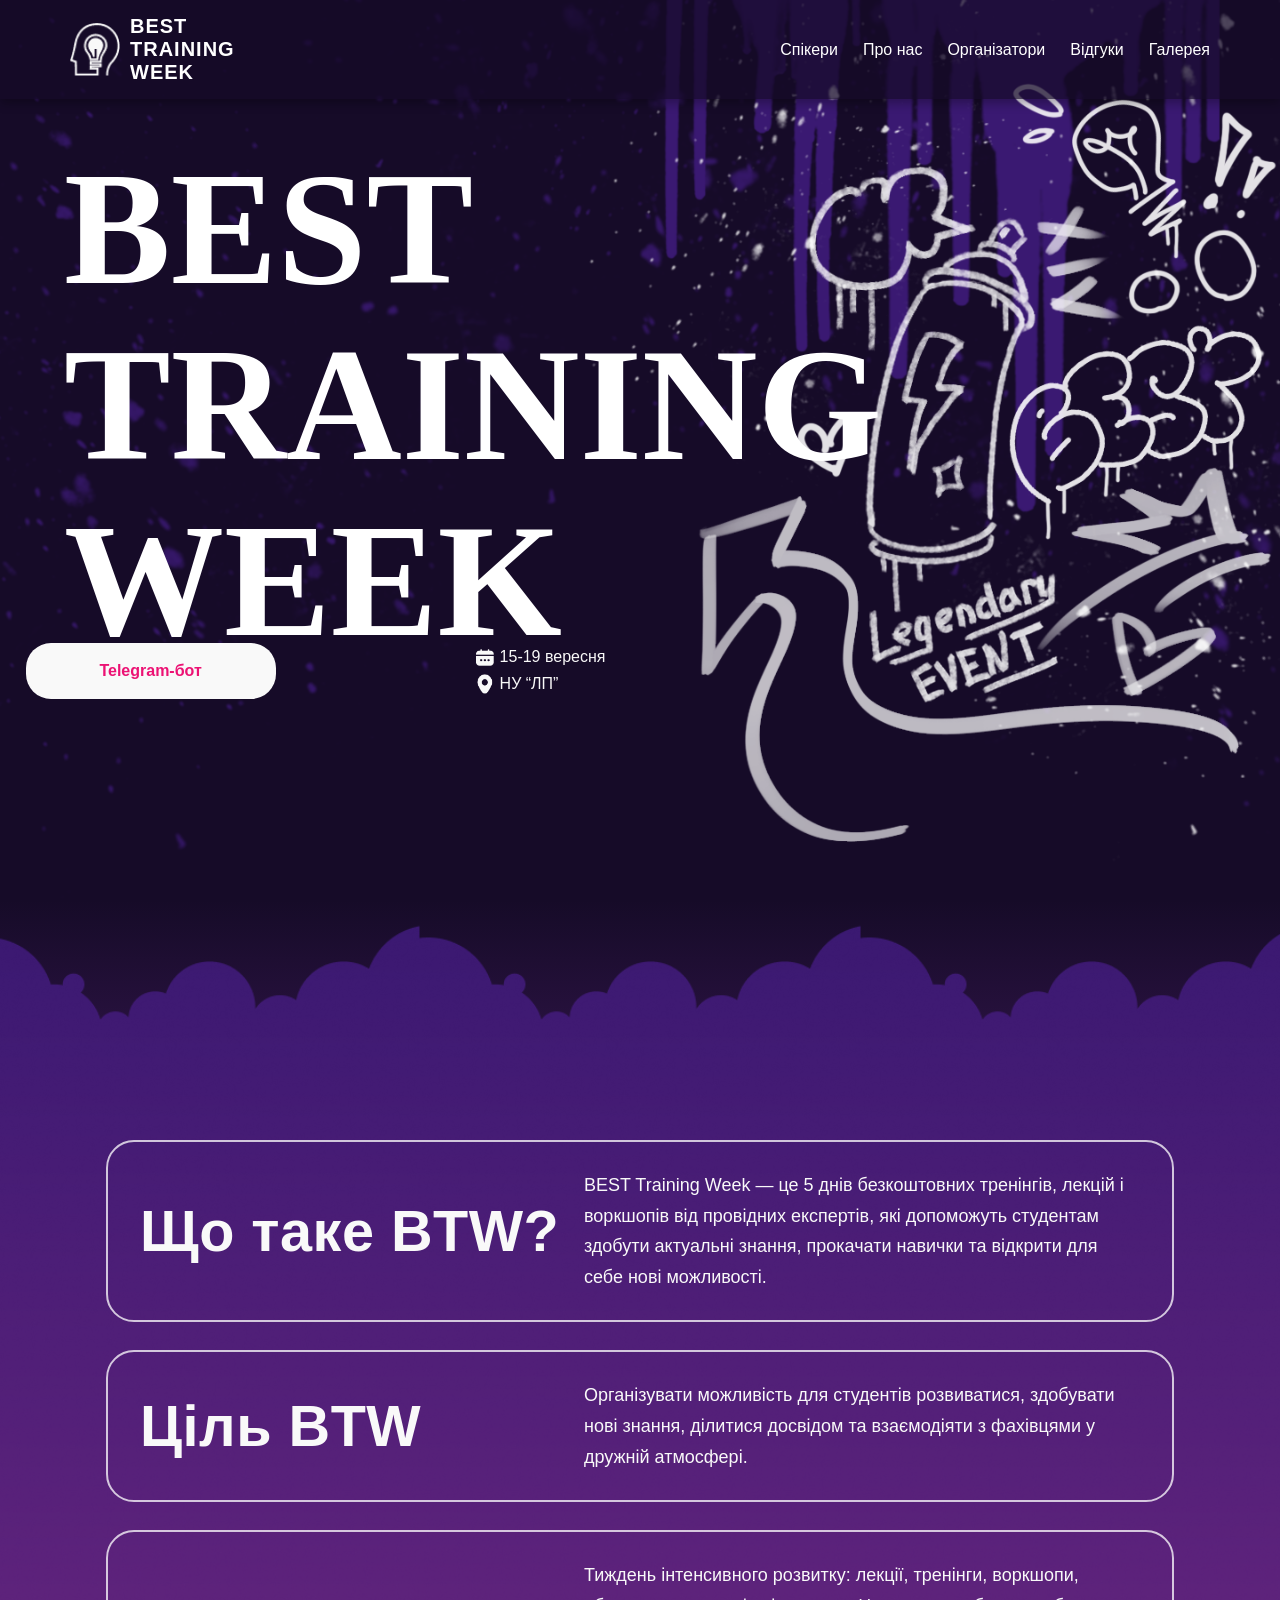
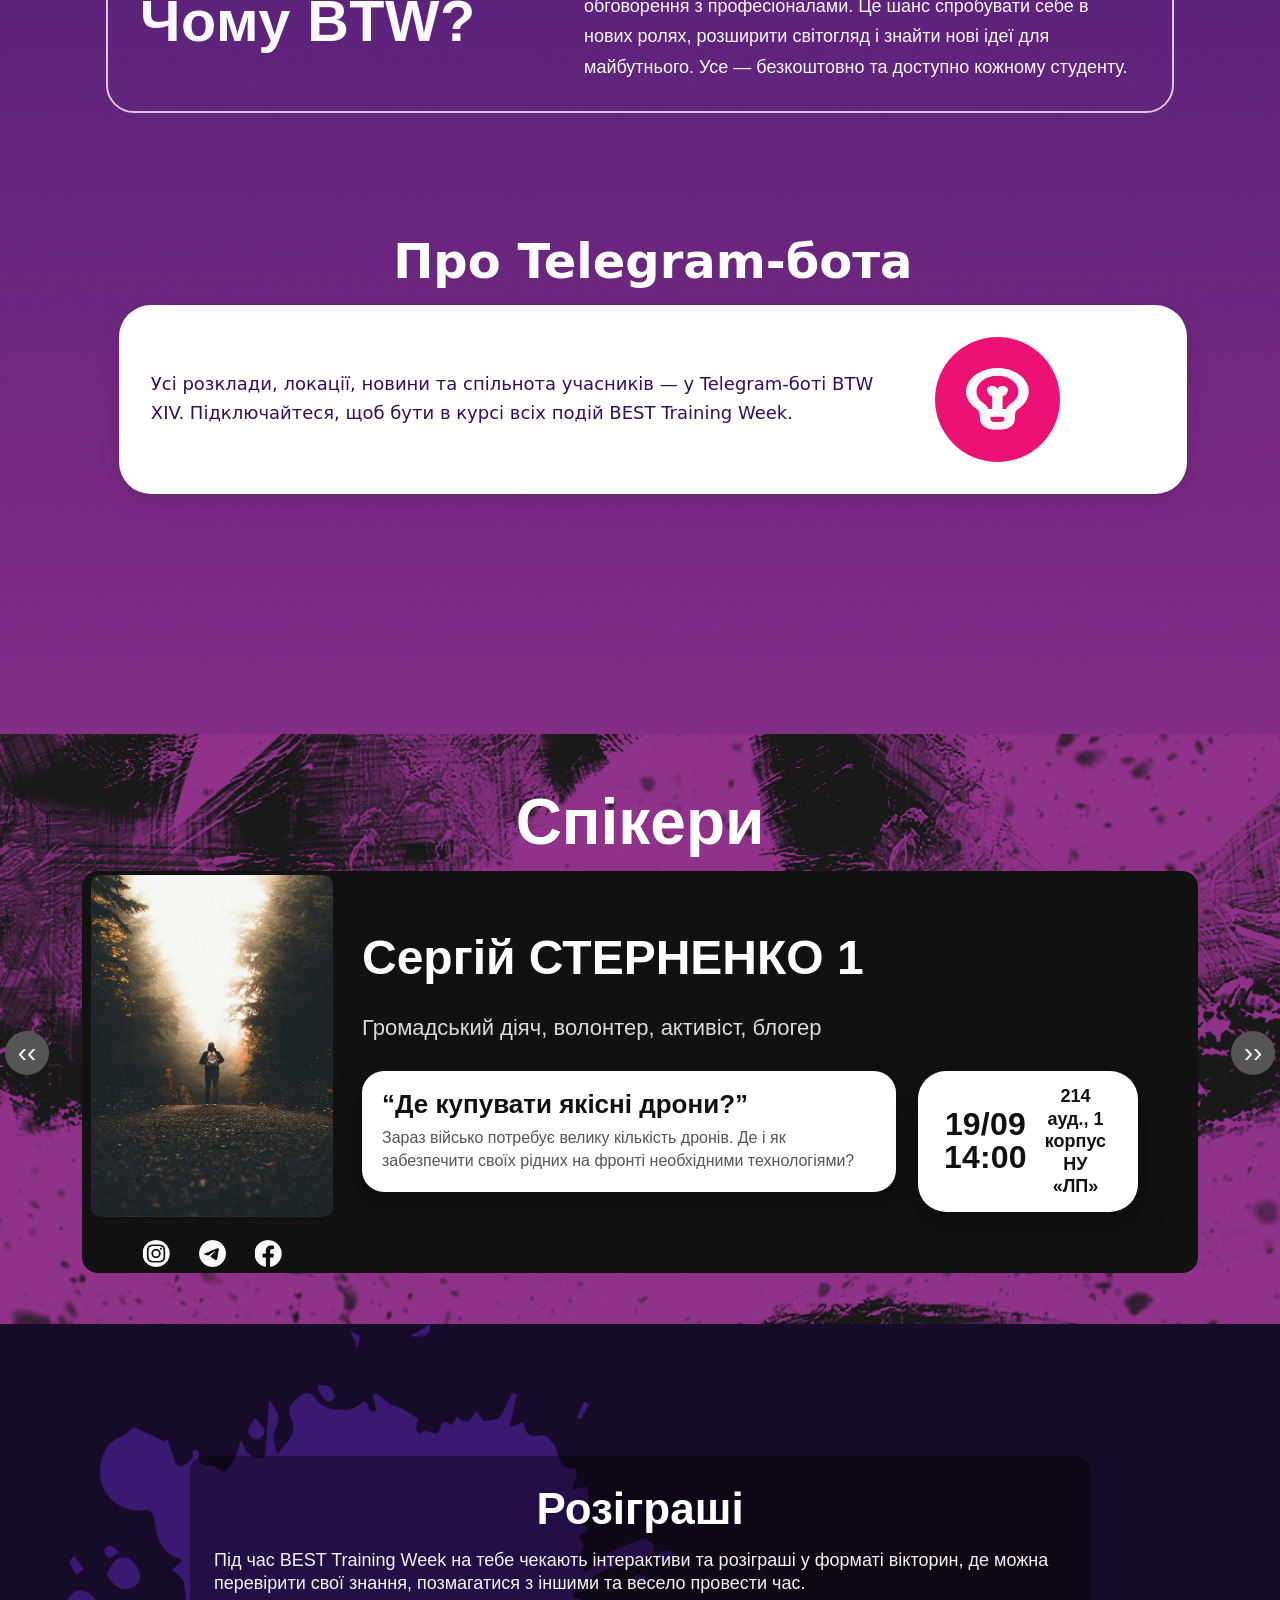
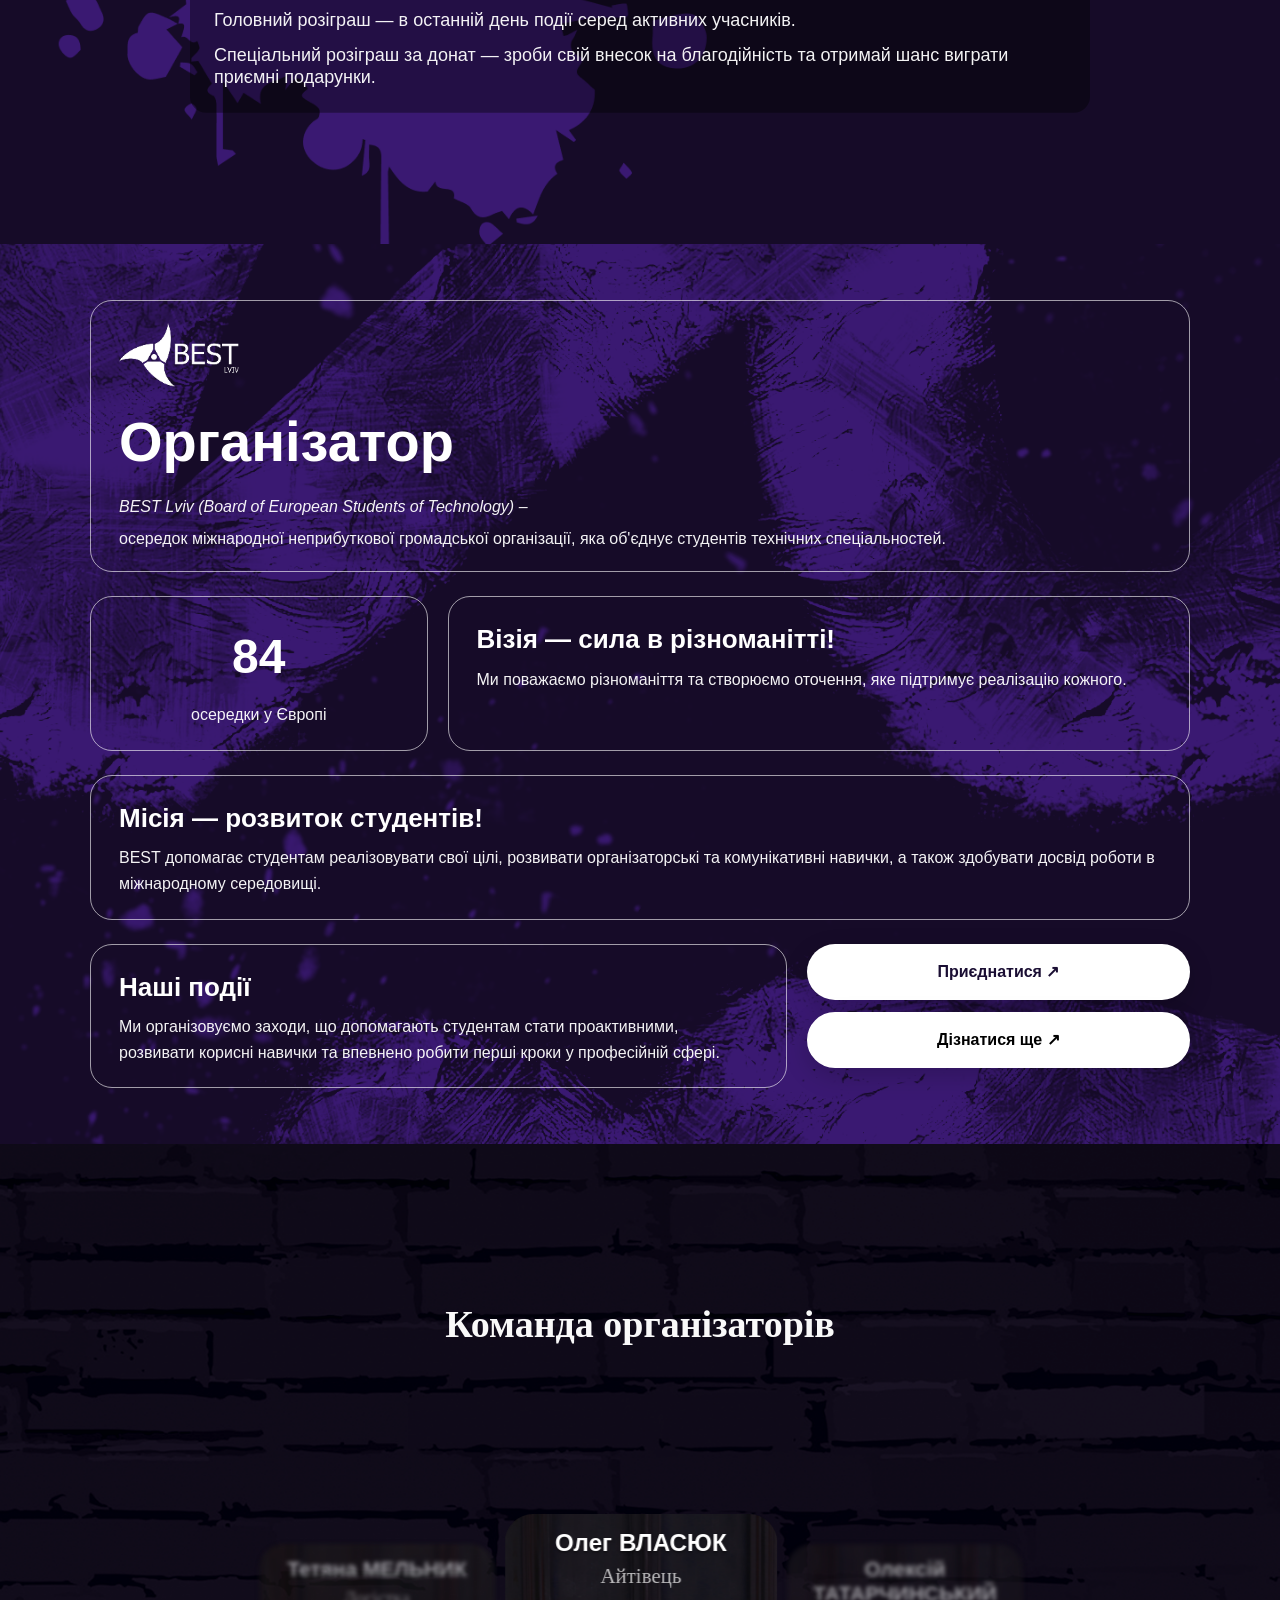
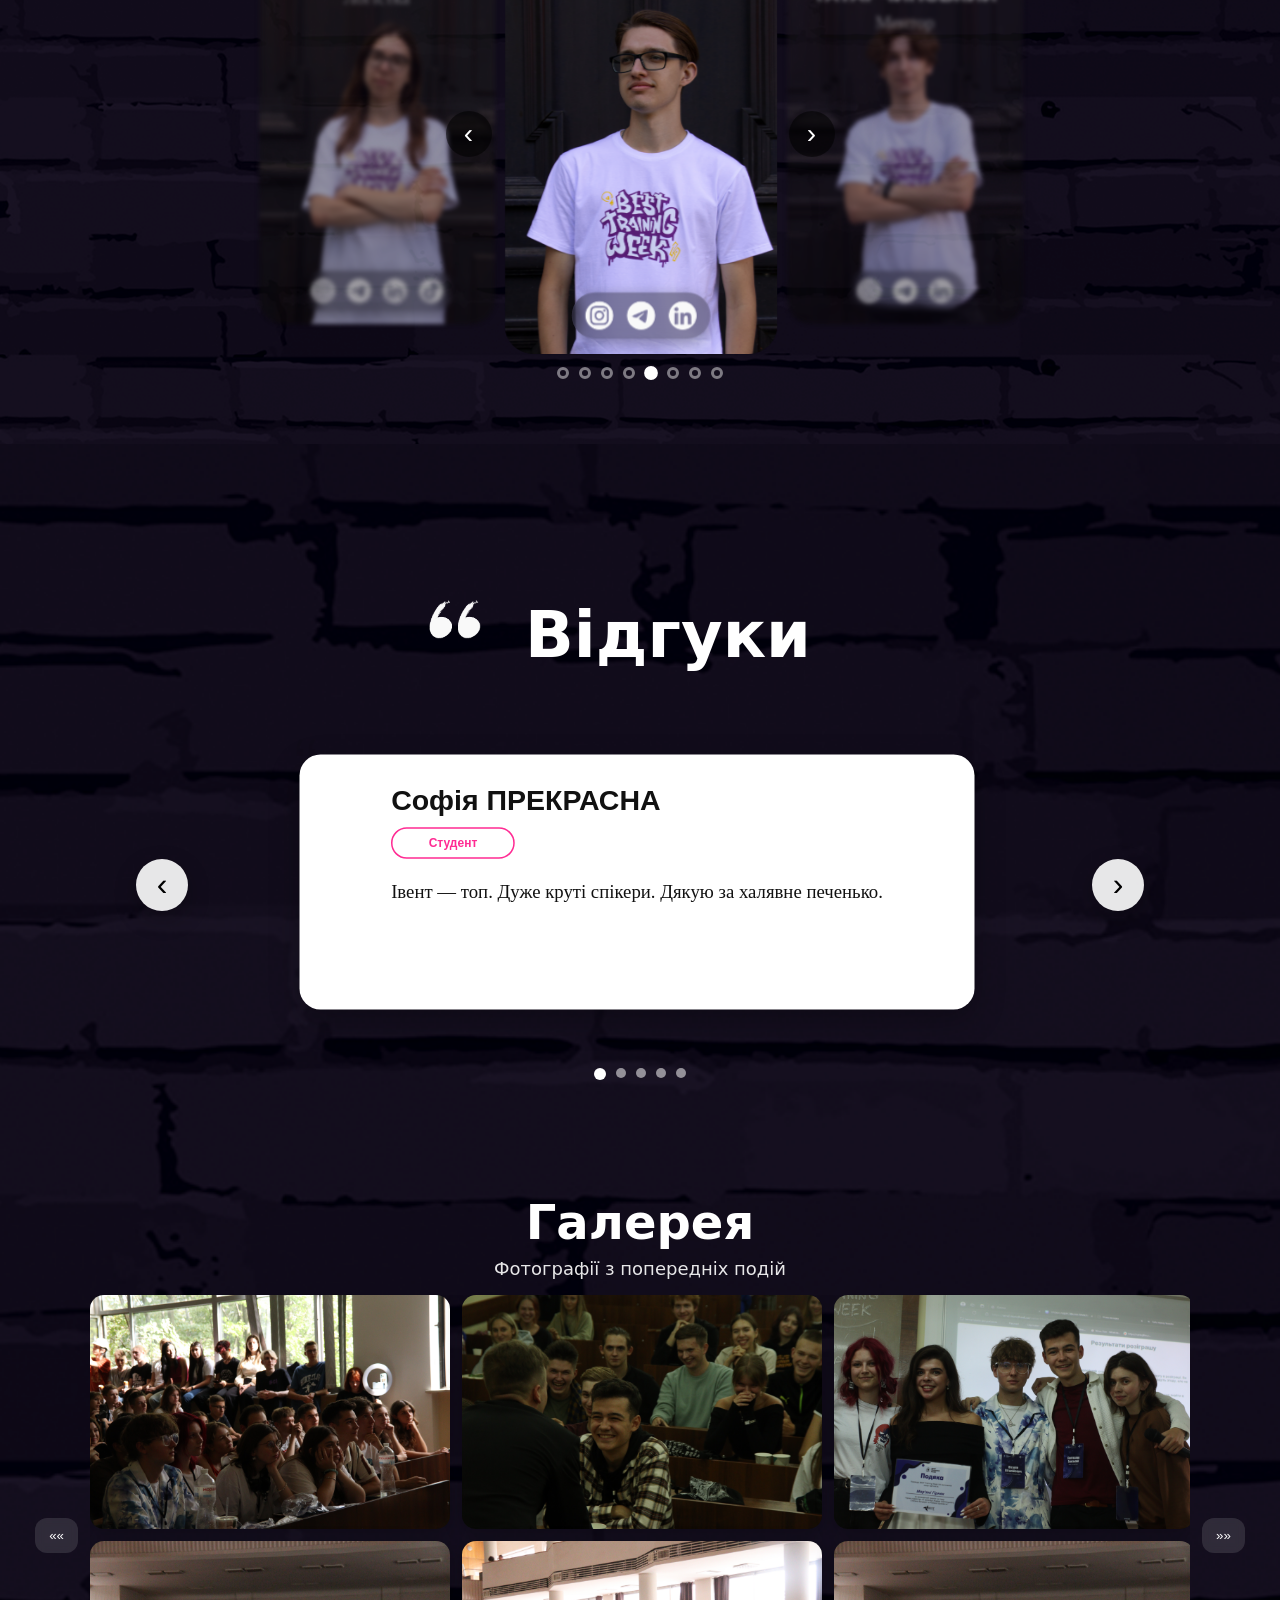
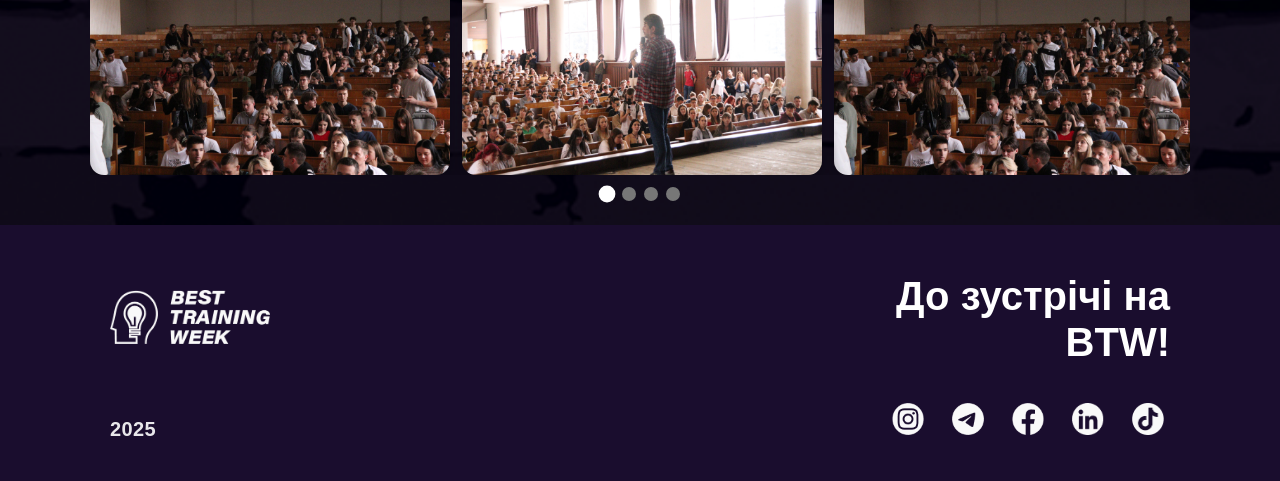
==== Index.html @ 557fd4af "v1.4 changed the structure" ====
<!DOCTYPE html>
<html lang="en">
<head>
    <meta charset="UTF-8">
    <meta name="viewport" content="width=device-width, initial-scale=1.0">
    <title>Best Training Week 2025</title>
    <link rel="icon" type="image/png" href="/resources/Logo.png">
    <link rel="stylesheet" href="/css/second-design.css">
    <link href="https://fonts.googleapis.com/css2?family=Montserrat:wght@400;500;700&display=swap" rel="stylesheet">
</head>
<body>

  <!-- Хедер -->
  <section>
    <header>
      <div class="header-inner">
        <div class="logo-block">
          <img src="/resources/Logo.png" class="logo-img" alt="">
          <a href="#BestMAIN" class="BTW-text-header">BEST TRAINING WEEK</a>
        </div>
    
  
        <nav class="position-of-right-menu">
          <div class="burger" id="burger">☰</div>
          <div class="menu" id="menu">
            <a class="hiper-source" href="#speakers">Спікери</a>
            <a class="hiper-source" href="#org">Про нас</a>
            <a class="hiper-source" href="#organithators">Організатори</a>
            <a class="hiper-source" href="#reviews">Відгуки</a>
            <a class="hiper-source" href="#galery">Галерея</a>
          </div>
        </nav>
      </div>
    </header>
  </section>

<!-- / Main Text \ -->
<section class="section1">
  <!--
  <img class="photo_graphiti" src="../resources/graphiti_Main.png" alt="Main_page">
  <img class="mobile_photo_graphiti" src="../resources/mobile_main_graphiti.png" alt="Main_page_phone">
  -->
  <div class="Btw-text-main" id="BestMAIN">
    BEST TRAINING WEEK
  </div>
  
  <div class="info-block">
    <div class="telegram_button">
      <a>Telegram-бот</a>
    </div>
  
    <div class="when-and-where">
      <a><img class="when-and-where_img" src="/resources/calendar 1.png" alt="time">15-19 вересня</a>
      <a><img class="when-and-where_img" src="/resources/marker 1.png" alt="place">НУ “ЛП”</a>
    </div>
  </div>
</section>
<section class="section2">
<!-- Section3 -->
<section class="section3">



 
  

 


  <div class="poles">
      
    <div class="pole">
      <h2 class="pole-title">Що таке BTW?</h2>
      <p class="pole-text">
        BEST Training Week — це 5 днів безкоштовних тренінгів, лекцій і воркшопів від провідних експертів,
        які допоможуть студентам здобути актуальні знання, прокачати навички та відкрити для себе нові можливості.
      </p>
    </div>

    <div class="pole">
      <h2 class="pole-title">Ціль BTW</h2>
      <p class="pole-text">
        Організувати можливість для студентів розвиватися, здобувати нові знання,
        ділитися досвідом та взаємодіяти з фахівцями у дружній атмосфері.
      </p>
    </div>

    <div class="pole">
      <h2 class="pole-title">Чому BTW?</h2>
      <p class="pole-text">
        Тиждень інтенсивного розвитку: лекції, тренінги, воркшопи, обговорення з професіоналами.
        Це шанс спробувати себе в нових ролях, розширити світогляд і знайти нові ідеї для майбутнього.
        Усе — безкоштовно та доступно кожному студенту.
      </p>
    </div>

  </div>

  <section class="tg-section">
    <h2 class="tg-title">Про Telegram-бота</h2>
  
    <div href="https://t.me/BTW_2025_bot" class="tg-card">
      <p class="tg-text">
        Усі розклади, локації, новини та спільнота учасників — у Telegram-боті BTW XIV.
        Підключайтеся, щоб бути в курсі всіх подій BEST Training Week.
      </p>
  
      <div class="tg-icon-wrap">
        <img class="photoIcon" src="/resources/light_white.png" alt="bot icon" class="tg-icon">
      </div>
    </div>
  </section>
</section>
</section>

<!-- Section4 
<img class="phitp" src="../resources/phine.png" alt="bg" />
-->

<section class="section4" >
  
  <div class="container wrap" id="speakers">
    <h1 class="spikertitle">Спікери</h1>

    <div class="carousel-wrap">            <!-- НОВА ОБГОРТКА -->
      <button class="arrow prev" id="prev">‹‹</button>

    <div class="carousel" data-carousel>
      <div class="track" id="track">

        <!-- SLIDE 1-->
        <div class="slide"> 
          <div class="slide-media">
            <img src="/resources/testing_photo.jpg" alt="Photo Of speeker">
        
            <div class="social-icons">
              <a href="https://www.instagram.com/oleh.vlas/" target="_blank"><img src="/resources/instagram.png" alt="Instagram"></a>
              <a href="https://t.me/BTW_2025_bot" target="_blank"><img src="/resources/telegram 1.png" alt="Telegram"></a>
              <a href="https://facebook.com/Idi" target="_blank"><img src="/resources/facebook.png" alt="Facebook"></a>
            </div>
          </div>
          <div class="infoSpikers">
            <h2 class="NameSpiker">Сергій <span class="up">СТЕРНЕНКО 1</span></h2>
            <p class="positionOfSpiker">Громадський діяч, волонтер, активіст, блогер</p>
            <div class="talk-card">
              <h3>“Де купувати якісні дрони?”</h3>
              <p>Зараз військо потребує велику кількість дронів. Де і як забезпечити своїх рідних на фронті необхідними технологіями?</p>
            </div>
            <aside class="meta-card">
              <div class="meta-item"><!-- <span class="icon">🗓</span> --> <span>19/09 14:00</span></div>
              <div class="meta-item"><!-- <span class="icon">📍</span> --> <span>214 ауд., 1 корпус<br>НУ «ЛП»</span></div>
            </aside>
          </div>
        </div>

        <!-- SLIDE 2-->
        <div class="slide">
          <div class="slide-media">
            <img src="/resources/testing_photo.jpg" alt="Photo Of speeker">
        
            <div class="social-icons">
              <a href="https://www.instagram.com/oleh.vlas/" target="_blank"><img src="/resources/instagram.png" alt="Instagram"></a>
              <a href="https://t.me/BTW_2025_bot" target="_blank"><img src="/resources/telegram 1.png" alt="Telegram"></a>
              <a href="https://facebook.com/Idi" target="_blank"><img src="/resources/facebook.png" alt="Facebook"></a>
            </div>
          </div>
          <div class="infoSpikers">
            <h2 class="NameSpiker">NAME <span class="up">СТЕРНЕНКО 2</span></h2>
            <p class="positionOfSpiker">Громадський діяч, волонтер, активіст, блогер</p>
            <div class="talk-card">
              <h3>“Де купувати якісні дрони?”</h3>
              <p>Зараз військо потребує велику кількість дронів. Де і як забезпечити своїх рідних на фронті необхідними технологіями?</p>
            </div>
            <aside class="meta-card">
              <div class="meta-item"><!-- <span class="icon">🗓</span> --> <span>19/09 14:00</span></div>
              <div class="meta-item"><!-- <span class="icon">📍</span> --> <span>214 ауд., 1 корпус<br>НУ «ЛП»</span></div>
            </aside>
          </div>
        </div>

        <!-- SLIDE 3-->

        <div class="slide">
          <div class="slide-media">
            <img src="/resources/testing_photo.jpg" alt="Photo Of speeker">
        
            <div class="social-icons">
              <a href="https://www.instagram.com/oleh.vlas/" target="_blank"><img src="/resources/instagram.png" alt="Instagram"></a>
              <a href="https://t.me/BTW_2025_bot" target="_blank"><img src="/resources/telegram 1.png" alt="Telegram"></a>
              <a href="https://facebook.com/Idi" target="_blank"><img src="/resources/facebook.png" alt="Facebook"></a>
            </div>
          </div>
          <div class="infoSpikers">
            <h2 class="NameSpiker">NAME <span class="up">СТЕРНЕНКО 3</span></h2>
            <p class="positionOfSpiker">Громадський діяч, волонтер, активіст, блогер</p>
            <div class="talk-card">
              <h3>“Де купувати якісні дрони?”</h3>
              <p>Зараз військо потребує велику кількість дронів. Де і як забезпечити своїх рідних на фронті необхідними технологіями?</p>
            </div>
            <aside class="meta-card">
              <div class="meta-item"><!-- <span class="icon">🗓</span> --> <span>19/09 14:00</span></div>
              <div class="meta-item"><!-- <span class="icon">📍</span> --> <span>214 ауд., 1 корпус<br>НУ «ЛП»</span></div>
            </aside>
          </div>
        </div>

        <!-- SLIDE 4-->
        <div class="slide">
          <div class="slide-media">
            <img src="/resources/testing_photo.jpg" alt="Photo Of speeker">
        
            <div class="social-icons">
              <a href="https://www.instagram.com/oleh.vlas/" target="_blank"><img src="/resources/instagram.png" alt="Instagram"></a>
              <a href="https://t.me/BTW_2025_bot" target="_blank"><img src="/resources/telegram 1.png" alt="Telegram"></a>
              <a href="https://facebook.com/Idi" target="_blank"><img src="/resources/facebook.png" alt="Facebook"></a>
            </div>
          </div>
          <div class="infoSpikers">
            <h2 class="NameSpiker">NAME <span class="up">СТЕРНЕНКО 4</span></h2>
            <p class="positionOfSpiker">Громадський діяч, волонтер, активіст, блогер</p>
            <div class="talk-card">
              <h3>“Де купувати якісні дрони?”</h3>
              <p>Зараз військо потребує велику кількість дронів. Де і як забезпечити своїх рідних на фронті необхідними технологіями?</p>
            </div>
            <aside class="meta-card">
              <div class="meta-item"><!-- <span class="icon">🗓</span> --> <span>19/09 14:00</span></div>
              <div class="meta-item"><!-- <span class="icon">📍</span> --> <span>214 ауд., 1 корпус<br>НУ «ЛП»</span></div>
            </aside>
          </div>
        </div>

        <!-- SLIDE 5-->

        <div class="slide">
          <div class="slide-media">
            <img src="/resources/testing_photo.jpg" alt="Photo Of speeker">
        
            <div class="social-icons">
              <a href="https://www.instagram.com/oleh.vlas/" target="_blank"><img src="/resources/instagram.png" alt="Instagram"></a>
              <a href="https://t.me/BTW_2025_bot" target="_blank"><img src="/resources/telegram 1.png" alt="Telegram"></a>
              <a href="https://facebook.com/Idi" target="_blank"><img src="/resources/facebook.png" alt="Facebook"></a>
            </div>
          </div>
          <div class="infoSpikers">
            <h2 class="NameSpiker">NAME <span class="up">СТЕРНЕНКО 5</span></h2>
            <p class="positionOfSpiker">Громадський діяч, волонтер, активіст, блогер</p>
            <div class="talk-card">
              <h3>“Де купувати якісні дрони?”</h3>
              <p>Зараз військо потребує велику кількість дронів. Де і як забезпечити своїх рідних на фронті необхідними технологіями?</p>
            </div>
            <aside class="meta-card">
              <div class="meta-item"><!-- <span class="icon">🗓</span> --> <span>19/09 14:00</span></div>
              <div class="meta-item"><!-- <span class="icon">📍</span> --> <span>214 ауд., 1 корпус<br>НУ «ЛП»</span></div>
            </aside>
          </div>
        </div>
        
      </div>

    </div>
    <button class="arrow next" id="next">››</button>
  </div>
  </div>
</section>

<!-- SECTION 5-->
<section class="section5">
  <!-- Банер з текстом поверх першої картинки -->
  <div class="prizes-banner">

    <div class="prizes-card">
      <h2 class="prizes-title">Розіграші</h2>
      <p class="prizes-text"><a>
        Під час BEST Training Week на тебе чекають інтерактиви та розіграші у форматі вікторин, 
        де можна перевірити свої знання, позмагатися з іншими та весело провести час.</a>
      </p>
      <p class="prizes-text"><a>
        Головний розіграш — в останній день події серед активних учасників.</a>
      </p>
      <p class="prizes-text"><a>
        Спеціальний розіграш за донат — зроби свій внесок на благодійність та отримай
        шанс виграти приємні подарунки.</a>
      </p>
    </div>
  </div>

  <section class="org" id="org">  
    <div class="org__wrap"  >
      <div class="org__row org__row--hero ">
        <img class="org__logo" src="/resources/logowhite 1.png" alt="BEST Lviv">
        <h1 class="org__title titleOrg1">Організатор</h1>
        <p class="org__lead"><em>BEST Lviv (Board of European Students of Technology) –</em></p>
        <p class="org__text">осередок міжнародної неприбуткової громадської організації, яка об'єднує студентів технічних спеціальностей.</p>
      </div>
  
      <div class="org__row org__row--two">
        <div class="org__card org__card--small">
          <h2 class="org__number">84</h2>
          <p class="org__text">осередки у Європі</p>
        </div>
        <div class="org__card org__card--big">
          <h2 class="org__subtitle">Візія — сила в різноманітті!</h2>
          <p class="org__text">Ми поважаємо різноманіття та створюємо оточення, яке підтримує реалізацію кожного.</p>
        </div>
      </div>
  
      <div class="org__row">
        <div class="org__card">
          <h2 class="org__subtitle">Місія — розвиток студентів!</h2>
          <p class="org__text">BEST допомагає студентам реалізовувати свої цілі, розвивати організаторські та комунікативні навички, а також здобувати досвід роботи в міжнародному середовищі.</p>
        </div>
      </div>
  
      <div class="org__row org__row--cta">
        <div class="org__card">
          <h2 class="org__subtitle">Наші події</h2>
          <p class="org__text">Ми організовуємо заходи, що допомагають студентам стати проактивними, розвивати корисні навички та впевнено робити перші кроки у професійній сфері.</p>
        </div>
        <div class="org__cta">
          <a class="org__btn" href="#">Приєднатися ↗</a>
          <a class="org__btn org__btn--ghost" href="#">Дізнатися ще ↗</a>
        </div>
      </div>
    </div>
  </section>
</section>

<!-- Section6-->
<section class="bg-commons">
  <section class="section6_second" id="organithators">
    <h2 class="carousel_title">Команда організаторів</h2>
  
  
    <div class="viewport_second">
      <div class="carousel_second">
        <!-- radios -->
        <input type="radio" name="c_second" id="c1_second">
        <input type="radio" name="c_second" id="c2_second">
        <input type="radio" name="c_second" id="c3_second">
        <input type="radio" name="c_second" id="c4_second">
        <input type="radio" name="c_second" id="c5_second" checked>
        <input type="radio" name="c_second" id="c6_second">
        <input type="radio" name="c_second" id="c7_second">
        <input type="radio" name="c_second" id="c8_second">
  
  
        <!-- slides -->
        <div class="track_second">
  
          <!-- 1 -->
          <div class="slide_second">
            <img src="/resources/anastasia.jpg" alt="anastasia">
            <div class="info-top">
              <h1>Настя КАЛЬНІЧЕНКО</h1>
              <p>Людські ресурси</p>
            </div>
              <div class="socials">
                <a href="https://instagram.com/n.asagirii/"><img src="/resources/instagram.png" alt="Instagram"></a>
                <a href="https://t.me/nasagiriii"><img src="/resources/telegram 1.png" alt="Telegram"></a>
              </div>
          </div>
  
          <!-- 2 -->
          <div class="slide_second">
            <img src="/resources/andriy.jpg" alt="andriy">
            <div class="info-top">
              <h1>Андрій РОДІНЧУК</h1>
              <p>Відповідальний за наповнення</p>
            </div>
              <div class="socials">
                <a href=" https://www.instagram.com/vantes1433?igsh=eXQzMjV6OHQ2ZGMz"><img src="/resources/instagram.png" alt="Instagram"></a>
                <a href="https://t.me/Andrews_sr "><img src="/resources/telegram 1.png" alt="Telegram"></a>
                <a href="https://www.linkedin.com/in/%D0%B0%D0%BD%D0%B4%D1%80%D1%96%D0%B9-%D1%80%D0%BE%D0%B4%D1%96%D0%BD%D1%87%D1%83%D0%BA-99736a351?utm_source=share&utm_campaign=share_via&utm_content=profile&utm_medium=android_app"><img src="/resources/Linkedin.png" alt="linkedin"></a>
              </div>
          </div>
  
          <!-- 3 -->
          <div class="slide_second">
            <img src="/resources/anna.jpg" alt="anna">
            <div class="info-top">
              <h1>Анна БІЛИНСЬКА</h1>
              <p>Головна організаторка</p>
            </div>
              <div class="socials">
                <a href="https://instagram.com/domoovoo"><img src="/resources/instagram.png" alt="Instagram"></a>
              </div>
          </div>
  
          <!-- 4 -->
          <div class="slide_second">
            <img src="/resources/tanya.jpg" alt="tanya">
            <div class="info-top">
              <h1>Тетяна МЕЛЬНИК</h1>
              <p>Логістка</p>
            </div>
              <div class="socials">
                <a href="https://instagram.com/widesstt/"><img src="/resources/instagram.png" alt="Instagram"></a>
                <a href="https://t.me//tanyyaa949"><img src="/resources/telegram 1.png" alt="Telegram"></a>
                <a href=""><img src="../resources/Linkedin.png" alt="Linkedin"></a>
                <a href="https://www.tiktok.com/@tan_zzia?is_from_webapp=1&sender_device=pc"><img src="/resources/TikTok.png" alt="Tik Tok"></a>
              </div>
  
          </div>
  
          <!-- 5 -->
          <div class="slide_second">
            <img src="../resources/oleh.jpg" alt="oleh">
            <div class="info-top">
              <h1>Олег ВЛАСЮК</h1>
              <p>Айтівець</p>
            </div>
              <div class="socials">
                <a href="https://www.instagram.com/oleh.vlas/"><img src="/resources/instagram.png" alt="Instagram"></a>
                <a href="https://t.me/Oleh_vlas"><img src="../resources/telegram 1.png" alt="Telegram"></a>
                <a href="https://www.linkedin.com/in/oleh-vl-68105230b/"><img src="/resources/Linkedin.png" alt="Linkedin"></a>
              </div>
          </div>
  
          <!-- 6 -->
          <div class="slide_second">
            <img src="../resources/oleksiy.jpg" alt="oleksiy">
            <div class="info-top">
              <h1>Олексій ТАТАРЧИНСЬКИЙ</h1>
              <p>Ментор</p>
            </div>
              <div class="socials">
                <a href="https://instagram.com/oleksii_tatarchynskyi/"><img src="/resources/instagram.png" alt="Instagram"></a>
                <a href="https://t.me/spiowm"><img src="/resources/telegram 1.png" alt="Telegram"></a>
                <a href="https://www.linkedin.com/in/oleksii-tatarchynskyi-5a81b8196?utm_source=share&utm_campaign=share_via&utm_content=profile&utm_medium=android_app"><img src="/resources/Linkedin.png" alt="Linkedin"></a>
               </div>
          </div>
  
          <!-- 7 -->
          <div class="slide_second">
            <img src="/resources/Sofia.jpg" alt="sofia">
            <div class="info-top">
              <h1>Софія БУЛЕЙКО</h1>
              <p>Громадські зв’язки</p>
            </div>
              <div class="socials">
                <a href="https://instagram.com/kalleossonyaaa/"><img src="/resources/instagram.png" alt="Instagram"></a>
                <a href="https://t.me/kalleossonyaaa"><img src="/resources/telegram 1.png" alt="Telegram"></a>
                <a href=""><img src="/resources/Linkedin.png" alt="Linkedin"></a>
                <a href="https://www.tiktok.com/@kalleossonyaaa?is_from_webapp=1&sender_device=pc"><img src="/resources/TikTok.png" alt="TikTok"></a>
               </div>
          </div>
  
          <!-- 8 -->
          <div class="slide_second">
            <img src="/resources/sasha.jpg" alt="sasha">
            <div class="info-top">
              <h1>Олександр СОБОЛЬ</h1>
              <p>Графічний дизайнер</p>
            </div>
              <div class="socials">
                <a href=" https://instagram.com/ravenspelll/"><img src="/resources/instagram.png" alt="Instagram"></a>
                <a href="https://www.linkedin.com/in/%D0%BE%D0%BB%D0%B5%D0%BA%D1%81%D0%B0%D0%BD%D0%B4%D1%80-%D1%81%D0%BE%D0%B1%D0%BE%D0%BB%D1%8C-655463378/"><img src="/resources/Linkedin.png" alt="Linkedin"></a>
              </div>
          </div>
        </div>
  
        <!-- arrows -->
        <!--  -->
        <div class="arrows_second">
          <!-- коли активний c1 -->
          <label class="prev_second" for="c8_second" data-for="c1_second">‹</label>
          <label class="next_second" for="c2_second" data-for="c1_second">›</label>
          <!-- c2 -->
          <label class="prev_second" for="c1_second" data-for="c2_second">‹</label>
          <label class="next_second" for="c3_second" data-for="c2_second">›</label>
          <!-- c3 -->
          <label class="prev_second" for="c2_second" data-for="c3_second">‹</label>
          <label class="next_second" for="c4_second" data-for="c3_second">›</label>
          <!-- c4 -->
          <label class="prev_second" for="c3_second" data-for="c4_second">‹</label>
          <label class="next_second" for="c5_second" data-for="c4_second">›</label>
          <!-- c5 -->
          <label class="prev_second" for="c4_second" data-for="c5_second">‹</label>
          <label class="next_second" for="c6_second" data-for="c5_second">›</label>
          <!-- c6 -->
          <label class="prev_second" for="c5_second" data-for="c6_second">‹</label>
          <label class="next_second" for="c7_second" data-for="c6_second">›</label>
          <!-- c7 -->
          <label class="prev_second" for="c6_second" data-for="c7_second">‹</label>
          <label class="next_second" for="c8_second" data-for="c7_second">›</label>
          <!-- c8 -->
          <label class="prev_second" for="c7_second" data-for="c8_second">‹</label>
          <label class="next_second" for="c1_second" data-for="c8_second">›</label>
      
        </div>
  
        <!-- dots (приховані) -->
        <div class="dots_second">
          <label for="c1_second"></label>
          <label for="c2_second"></label>
          <label for="c3_second"></label>
          <label for="c4_second"></label>
          <label for="c5_second"></label>
          <label for="c6_second"></label>
          <label for="c7_second"></label>
          <label for="c8_second"></label>
        </div>
      </div>
    </div>
  </section>

<section class="section7">
  <section class="bg-wrapper">
  <div class="reviews" id="reviews">
    <h1 class="title_reviews"><img class="apostrof" src="/resources/apostrof.png">Відгуки</h1>
    <div class="reviews-wrapper">
    <div class="viewport_reviews">
      <div class="carousel_reviews">

        <!-- radios -->
        <input type="radio" name="rv" id="rv1" checked>
        <input type="radio" name="rv" id="rv2">
        <input type="radio" name="rv" id="rv3">
        <input type="radio" name="rv" id="rv4">
        <input type="radio" name="rv" id="rv5">

        <!-- slides -->
        <div class="track_reviews">
          <article class="slide_reviews review-card">
            <div class="review-card__quote">“</div>
            <h3 class="review-card__name">Софія ПРЕКРАСНА</h3>
            <div class="review-card__tag">Студент</div>
            <p class="review-card__text">Івент — топ. Дуже круті спікери. Дякую за халявне печенько.</p>
          </article>

          <article class="slide_reviews review-card">
            <div class="review-card__quote">“</div>
            <h3 class="review-card__name">Андрій К.</h3>
            <div class="review-card__tag">Студент</div>
            <p class="review-card__text">Атмосфера🔥 Організація на рівні, контент практичний і корисний.</p>
          </article>

          <article class="slide_reviews review-card">
            <div class="review-card__quote">“</div>
            <h3 class="review-card__name">Марія Л.</h3>
            <div class="review-card__tag">Учасниця</div>
            <p class="review-card__text">Сподобалась розповідь Притули. Чекаю наступну подію!</p>
          </article>

          <article class="slide_reviews review-card">
            <div class="review-card__quote">“</div>
            <h3 class="review-card__name">Остап Д.</h3>
            <div class="review-card__tag">Випускник</div>
            <p class="review-card__text">Дуже сильні спікери, конкретні кейси та без води.</p>
          </article>

          <article class="slide_reviews review-card">
            <div class="review-card__quote">“</div>
            <h3 class="review-card__name">Катерина С.</h3>
            <div class="review-card__tag">Студент</div>
            <p class="review-card__text">Познайомилась там з Олегом, дуже класний хлопець, ще й до того один з організаторів😍😍😍</p>
          </article>
        </div>

        <!-- arrows (як у твоїй другій каруселі) -->
    

        <!-- dots -->
        <div class="dots_reviews">
          <label for="rv1"></label>
          <label for="rv2"></label>
          <label for="rv3"></label>
          <label for="rv4"></label>
          <label for="rv5"></label>
        </div>

      </div>
    </div>
    <div class="arrows_reviews">
      <!-- для rv1 -->
      <label class="prev_reviews" for="rv5" data-for="rv1">‹</label>
      <label class="next_reviews" for="rv2" data-for="rv1">›</label>
      <!-- rv2 -->
      <label class="prev_reviews" for="rv1" data-for="rv2">‹</label>
      <label class="next_reviews" for="rv3" data-for="rv2">›</label>
      <!-- rv3 -->
      <label class="prev_reviews" for="rv2" data-for="rv3">‹</label>
      <label class="next_reviews" for="rv4" data-for="rv3">›</label>
      <!-- rv4 -->
      <label class="prev_reviews" for="rv3" data-for="rv4">‹</label>
      <label class="next_reviews" for="rv5" data-for="rv4">›</label>
      <!-- rv5 -->
      <label class="prev_reviews" for="rv4" data-for="rv5">‹</label>
      <label class="next_reviews" for="rv1" data-for="rv5">›</label>
    </div>
  </div>
  </div>

  <section class="galary" id="galery">
    <div class="gallery-head">
      <h2 class="gallery-title">Галерея</h2>
      <p class="gallery-sub">Фотографії з попередніх подій</p>
    </div>
  
    <div class="gallery" id="gallery">
      <button class="nav prev" aria-label="Попередній">««</button>
  
      <div class="viewport">
        <div class="columns">
          <ul class="col">
            <li class="carder"><img src="/resources/photo1.jpg"></li>
            <li class="carder"><img src="/resources/photo2.jpg"></li>
            <li class="carder"><img src="/resources/photo3.jpg"></li>
            <li class="carder"><img src="/resources/photo4.jpg"></li>
          </ul>
          <ul class="col">
            <li class="carder"><img src="/resources/photo5.jpg"></li>
            <li class="carder"><img src="/resources/photo2.jpg"></li>
            <li class="carder"><img src="/resources/photo3.jpg"></li>
            <li class="carder"><img src="/resources/photo4.jpg"></li>
          </ul>
        </div>
      </div>
  
      <button class="nav next" aria-label="Наступний">»»</button>
    </div>
  
    <div class="dotss" id="gallery-dots"></div>
   </section>
  <!-- Відступ щоб легше було читати -->

 
  

  <!-- Відступ щоб легше було читати -->
  </section>
 </section>
 
</section>
<section class="section9">
  <div class="footer-wrap">
    <div class="footer-container">
      <div class="footer-left-top">
        <img class="logobtwithtext" src="/resources/logoBtwWithText.png" alt="logo">
      </div>

      <h1 class="seeYouOnBTW">До зустрічі на <br> BTW!</h1>

      <div class="footer-left-bottom">
        <h2 class="yearOfBTW">2025</h2>
      </div>

      <nav class="socials-footer">
        <a href="#" class="soc"><img src="/resources/instagram.png" alt="Instagram"></a>
        <a href="#" class="soc"><img src="/resources/telegram 1.png" alt="Telegram"></a>
        <a href="#" class="soc"><img src="/resources/facebook.png" alt="Facebook"></a>
        <a href="#" class="soc"><img src="/resources/Linkedin.png" alt="Linkedin"></a>
        <a href="#" class="soc"><img src="/resources/TikTok.png" alt="TikTok"></a>
      </nav>
    </div>
  </div>
</section>
<script src="/javaScript/reviews.js" defer></script>
<script src="/javaScript/galary.js"></script>
<script src="/javaScript/new_js.js"></script>
</body>
</html>
---- css/second-design.css ----
:root { --panel:#0f0f0f; --radius:28px; }

html, body { width: 100%; overflow-x: hidden; }
* { box-sizing: border-box; }


html {
  scroll-behavior: smooth;
}
#BestMAIN{
  scroll-margin-top: 300px; 
}

#speakers{
  scroll-margin-top: 100px;
}

#org{
  scroll-margin-top: 75px;
} 
#organithators{
  scroll-margin-top: 0px;
} 
#reviews{
  scroll-margin-top: 150px;
} 
#galery {
  scroll-margin-top: 150px;
}
body{
  background: rgba(58, 25, 114, 1);
  margin: 0;
  font-family: 'Gilroy', sans-serif;
}

header {
  position: fixed;
  top: 0;
  left: 0;
  width: 100%;
  background: rgba(22, 11, 40, 0.72);
  z-index: 1000;
  box-shadow: 0 4px 10px rgba(0,0,0,0.3);
}
.burger {
  font-size: 26px;
  cursor: pointer;
  display: none;
  position: absolute;
  top: 30%;
  right: 10px;
}

@media (max-width:650px){
  .burger{
    display:block;
    position:absolute; 
    right:10px; 
    top:50%; 
    transform:translateY(-50%);
    font-size:28px; 
    color:#fff; 
    cursor:pointer; 
    z-index:1100;
  }
  .menu{
    display:none !important;          
    position:absolute; 
    top:100%; 
    right:0; 
    background:linear-gradient(180deg, rgba(58,25,114,1), rgba(145,50,138,1));
    flex-direction:column; 
    padding:16px; 
    width:220px; 
    border-radius:12px 0 0 12px;
  }
 

  .menu.active{ display:flex !important; }
  @media (max-width: 450px) {
    .menu{width: 100px;top: 90%;}
  }
  
}
.header-inner {
  max-width: 1200px;
  margin: 0 auto;
  padding: 15px 30px;
  display: flex;
  align-items: center;
  justify-content: space-between;
}

.logo-block {
  display: flex;
  align-items: center;
  gap: 10px;
}

.logo-img {
  width: 50px;
  height: auto;
}

.BTW-text-header {
  font-size: 20px;
  font-weight: 700;
  width: 25px;
  color: #fff;
  letter-spacing: 1px;
  text-align: left;
  cursor: default;
  text-decoration: none;
}

.menu {
  display: flex;
  gap: 25px;
}

.menu a {
  text-decoration: none;
  color: #fff;
  font-weight: 500;
  font-size: 16px;
  transition: color 0.3s;
  text-align: center;
}

.menu a:hover {
  color: #d718ca;
}
/* КІНЕЦЬ ХЕДЕРУ*/


main {
  width: 600px;
  margin: 0 auto;   
  background: lightgray;
}




.photo_graphiti,
.mobile_photo_graphiti{
  position: absolute;
  inset: 0;
  width: 100%;
  height: 100%;
  object-fit: cover; 
}

.photo_graphiti{ 
  z-index: 1; 
  display: block; }
.mobile_photo_graphiti{ 
  z-index: 2; 
  display: none; }

@media (max-width:650px){
  .photo_graphiti{ display: none; }
  .mobile_photo_graphiti{ display: block; }
  
}

.section1{
  position: relative;          /* контейнер для абсолютних дітей */
  min-height: clamp(720px, 100vh, 1080px); /* реальна висота hero-блоку */
  overflow: visible;            /* щоб фон не вилазив за краї */
  padding-top: 80px;
  background: url("/resources/graphiti_Main.png") center/cover no-repeat;
  z-index: 10;
}

.Btw-text-main {
  position: absolute;
  top: 45%;
  left: 5%;              /* трохи відступаємо від краю */
  transform: translateY(-50%); /* вирівнюємо лише по вертикалі */

  text-align: left;      /* текст вирівняний зліва */
  width: 50%;            /* щоб не вилізав */
  max-width: 600px;

  font-family: Gilroy;
  font-weight: 800;
  font-size: clamp(55px, 14vw, 160px); /* адаптивний шрифт */
  line-height: 1.1;
  color: white;
  
  z-index: 15;
}

@media (min-width:1440px){
  .telegram_button{transform: translateX(40%);}
  .when-and-where{transform: translateX(40%);}

}




.info-block {
  position: absolute;
  bottom: clamp(24px, 12vh, 190px);
  left: 10%;
  top: 550px;
  display: flex;
  align-items: center;   /* вирівнює по вертикалі */
  gap: 140px;             /* відстань між кнопкою та текстом */
  z-index: 55;
}

/* кнопка */
.telegram_button {
  width: 250px;
  height: 56px;
  z-index: 55;
  border-radius: 25px;
  background: #f9f9f9;
  display: flex;
  align-items: center;
  justify-content: center;
  
}
.telegram_button a {
  color: #EC1274;
  font-weight: 600;
}

/* текст справа */
.when-and-where {
  display: grid;
  gap: 8px;
  color: #f9f9f9;
  font-weight: 500;
  z-index: 25;
}
.when-and-where a {
  display: flex;
  align-items: center;
  gap: 6px;
  text-decoration: none;
  color: inherit;
}

/* іконки */
.when-and-where_img {
  width: 18px;
  height: auto;
}
@media (max-width: 2565px) {
  .info-block{
    top: 600px; 
    gap: 100px;
    left: 2%; 
  }
@media (max-width: 2000px) {
  .info-block{
    top: 550px;  
    gap: 100px;
    left: 2%; 
  }
  @media (max-width: 1500px) {

    .info-block{
      top: 555px;  
      gap: 100px;
      left: 2%; 
    }

    @media (max-width: 1440px) {
      .info-block{
        top: 550px; 
        gap: 200px; 
        left: 2%; 
      }
      @media (max-width: 650px) {
        .info-block{
        top: 550px;
        gap: 50px;
        left: 5%; 
      }
        @media (max-width: 500px) {
        .info-block{
          top: 475px;
          flex-direction: column;  
          align-items: flex-start;  
          gap: 22px;
          left: 5%;}
    
        }
      }
  }}
}
}  
/* SECTION 3*/
@media (min-width:1440px){}

/*
.section2{
  background: url("./resources/Gradient_infp_Pc.png") center/cover repeat-x,
  rgba(22, 11, 40, 1);
  top: 0px;
  position: relative;
  padding: 550px;
}
 
*/

.section3{
  position: relative;

  /* 1 елемент = 2 шари фону */
  background:
    url("/resources/Union_big.png") top center / auto 1700px repeat-x,
    linear-gradient(180deg, rgba(22, 11, 40, 1) 0%, #8031AD 55%, #A13ED1 100%);      
  background-repeat: repeat-x, no-repeat;
  padding: 120px 0 160px;
  z-index: 10;      /* якщо накладається з попередньою секцією */
}

/* Якщо треба іншу висоту «хмаринки» або інший арт під мобайл */
@media (max-width: 650px){
  .section3{
    background:
    url("/resources/Union_big.png") top center / auto 2200px repeat-x,
    linear-gradient(180deg, rgba(22, 11, 40, 1) 0%, #8031AD 55%, #A13ED1 100%);
    
    
  }
}


/*.section3 img.bg-image { 
  position: absolute;
  inset: 0;           
  width: 100%;
  height: 100%;
  object-fit: cover;     
  z-index: 52;   
        /
}*/
.poles{
  color:#f9f9f9;
  max-width:1100px;
  margin: 120px auto 80px;     /* було 120px auto 80px і margin-top:720px */
  padding:0 16px;
  display:grid;
  gap:28px;
  z-index: 30;
  position:relative;
  background:transparent;
}

.pole {
  position: relative;
  display: grid;
  grid-template-columns: 420px 1fr;
  align-items: center;
  gap: 24px;
  
  z-index: 15;
  padding: 28px 32px;
  border: 2px solid rgba(255, 255, 255, 0.75);
  border-radius: 28px;
  background: transparent;   
}

.pole-title {
  margin: 0;
  font-weight: 800;
  font-size: clamp(28px, 4.5vw, 64px);
  line-height: 1.05;
  letter-spacing: .5px;
}

.pole-text {
  margin: 0;
  font-size: clamp(14px, 1.5vw, 18px);
  line-height: 1.7;
  background: transparent;
}


@media (max-width: 860px) {
  .pole {
    grid-template-columns: 1fr;
    padding: 22px;

  }
  .pole-title {
    font-size: clamp(26px, 7vw, 44px);
  }
  .pole-text {
    font-size: 16px;
  }
}

.photo_graphiti,
.mobile_photo_graphiti{
  position: absolute; inset:0;
  width:100%; height:100%;
  object-fit: cover;
}
.photo_graphiti{ z-index:1; display:block; }
.mobile_photo_graphiti{ z-index:2; display:none; }

@media (min-width: 2560px){
  .photo_graphiti{ object-position: 20% 85%; }  /* тонке підлаштування */
}

@media (max-width:650px){
  .photo_graphiti{ display:none; }
  .mobile_photo_graphiti{ display:block; }
}

.tg-section{
    max-width: 1100px;
    margin: 120px auto 80px;
    padding: 0 16px;
    display: grid;
    padding: 0 16px;
    left: 1%;
    position: relative;
    z-index: 35;
    top: -1400px;
    
  }

  

  .tg-title{
    font-family: Gilroy, system-ui, sans-serif;
    font-weight: 800;
    font-size: clamp(28px, 4vw, 48px);
    color: #ffffff;
    text-align: center;          
    margin: 0 0 16px 0; 
  }
  
 
  .tg-card{
    background: #ffffff;
    border-radius: 32px;
    padding: 32px 32px;
    display: grid;
    grid-template-columns: 1fr 220px; 
    gap: 24px;
    align-items: center;
    box-shadow: 0 8px 24px rgba(0,0,0,.12);
  }
  
  .tg-text{
    font-family: Gilroy, system-ui, sans-serif;
    font-weight: 500;            
    font-size: 18px;
    line-height: 1.6;            
    color: #2F0F63;
    margin: 0;
  }
  

  .tg-icon-wrap{
    display: grid;
    place-items: center;
  }
  
  .tg-icon{
    width: 136px;
    height: auto;
    z-index: 10;
  }
  @media (max-width: 768px){
    .purple-background1{height: 1920; }
  }
  .tg-icon-wrap{
    background-color: rgba(236, 18, 116, 1);
    border-radius: 50%; 
    width: 125px;
    height: 125px;
    z-index: 1;
  }
  .photoIcon{
    z-index: 102;
    width: 50%;
    height: 50%;
  }
  
  @media (max-width: 768px) {
    .tg-card {
      grid-template-columns: 1fr; /* одна колонка */
      text-align: center;
      padding: 24px;
    }
    .tg-icon-wrap {
      margin-top: 16px; /* відступ зверху */
      margin-left: auto;
      margin-right: auto; /* центрувати іконку */
      width: 90px;        /* можна зменшити */
      height: 90px;
    }
  }
  .tg-card:hover{
    transition: background-color 0.3s ease;
    background-color: rgba(236, 18, 116, 1);
    transform: scale(1.01);
  }
  .tg-icon-wrap:hover{
    transition: background-color 0.3s ease;
    background-color: rgba(249, 249, 249, 1);
    
  }
  .tg-card:hover .photoIcon{
    content: url("/resources/light_purple.png");
  }
  .tg-card:hover .tg-icon-wrap{
    background-color: rgba(249, 249, 249, 1);
  }

  .pole,
  .tg-section,
  .phitp,
  .wrap {
    top: 0 !important;
  }













.section4{ 
  position: relative;
  z-index: 5;
  background: url("/resources/phine.png") center/cover no-repeat;
  padding: clamp(40px, 4vw, 60px) 20px;
}

.phitp{
  inset: 0;
  position: relative;
  width: 100%;
  height: 100%;
  object-fit: cover;
  z-index: 1;   
  align-items: center; 
  display:none;
}

.wrap{ 
  position:relative; 
  z-index: 30;
  margin: 0 auto; 
  max-width: 1400px;
}
.spikertitle{  
  text-align:center;
  position: relative;
  font-weight:900; 
  margin: 0 0 12px;
  font-size:clamp(32px,5vw,65px);
  color:#fff; 
}

.carousel{ 
  position: relative; 
  overflow: hidden; 
  border-radius:16px; 
  background:#111 ;
  width: 90%; 
  margin: 0 auto;
  margin-top: 0;
}
.track{ display:flex; 
  transition: transform .45s ease; 
  will-change: transform 
}
.slide{ 
  flex: 0 0 100%;
  box-sizing: border-box;
  
  display:grid; 
  margin-top: 0;
  grid-template-columns:260px 1fr; 
  gap:20px; 
  align-items:center 
}
.slide img{ 
  width:250px; 
  height:350px; 
  object-fit:cover; 
  border-radius:14px;
  border: 4px solid #111;
  object-fit: cover;
}
@media (max-width:800px){ 
  .slide{ 
    grid-template-columns:1fr } 
  .slide img{ 
    width:100%; 
    height:300px; 
    border: 4px solid #111;
    object-fit: cover; 
    max-width: 350px; 
    margin: 0 auto; } 
  
}
.slide-media{ 
  display:flex; 
  flex-direction:column;
  align-items:center; 
  gap:12px; }
.infoSpikers{ color:#fff; 
  display:grid;
  grid-template-columns:1fr 280px;
  grid-template-areas:'title title' 'subtitle subtitle' 'talk meta';
  gap: 30px 22px;
  
}
.NameSpiker{ 
  grid-area:title;
   margin:0; 
   font-weight:800; 
   font-size:clamp(28px,4vw,48px); 
   line-height:1.1 ;
   position: relative;
  }
.positionOfSpiker{ 
  grid-area:subtitle; 
  margin:0; 
  color:rgba(255,255,255,.85); 
  font-size:clamp(16px,2.2vw,22px) 
}
@media (max-width: 650px){
  .positionOfSpiker{
    text-align: center;     /* центрування */
    font-size: 14px;        /* трохи менший текст */
    max-width: 80%;         /* щоб не розтягувався */
    margin: 0 auto;

             /* вирівнює блок по центру */
  }
  .NameSpiker{
    white-space: nowrap;
    font-size: clamp(16px, 6vw, 48px);
    left: 10px;
  }
}
.talk-card{ 
  grid-area:talk; 
  background:#fff; 
  color:#111; 
  border-radius:22px; 
  margin-bottom: 20px;
  padding:18px 20px; 
  box-shadow:0 12px 30px rgba(0,0,0,.25); 
}
.talk-card h3{ 
  margin:0 0 6px; 
  font-size:clamp(18px,2.4vw,26px) }
.talk-card p{ 
  margin:0; 
  color:#555; 
  line-height:1.45 
}
.meta-card{ 
  grid-area:meta;
  background:#fff; 
  color:#111; 
  border-radius:18px; 
  padding: 14px 26px; 
  box-shadow:0 12px 30px rgba(0,0,0,.25); 
  display: flex; 
  align-items: center; 
  gap:12px; 
  align-content:start; 
  max-width:220px ;
  text-align: center;
  border-radius: 28px; 
  
}

.meta-item{ 
  display: block; 
  align-items:center; 
  gap:10px 
}
.meta-item span{ display:block; }
.meta-card .meta-item:first-child span{
  font-weight: 900;
  font-size: 32px;
  line-height: 1.05;
  letter-spacing: .2px;
}
.meta-card .meta-item:last-child span{
  font-weight: 600;
  font-size: 18px;
  line-height: 1.25;
}
.meta-item .icon{ 
  width:28px; 
  height:28px; 
  border-radius:10px; 
  display:grid; 
  place-items:center; 
  background:#111; 
  color:#fff; 
  font-size:14px 
}


@media (max-width:860px){
  .slide{ grid-template-columns:1fr; }
  .infoSpikers{
    grid-template-columns:1fr;
    grid-template-areas:'title' 'subtitle' 'talk' 'meta';
    margin: 0 auto;
  }
  
  .meta-card, .talk-card{ max-width:300px; margin:0 auto; }
}

.arrow {
  position: absolute;
  top: 55%;
  transform: translateY(-50%);
  width: 44px;
  height: 44px;
  border: none;
  border-radius: 50%;
  cursor: pointer;
  background: #555;
  color: #fff;
  font-size: 28px;   
  z-index: 100;

  display: flex;  
  align-items: center;
  justify-content: center;
}
.prev { left: -15px; }
.next { right: -15px; }


.hidden{ display:none !important }

.social-icons {
  margin-top: 0;
  display: flex;
  justify-content: center;         
  gap: 16px; 
   
                      
}

.social-icons a {
  display: flex;
  align-items: center;
  justify-content: center;
  width: 40px;
  height: 40px;
  border-radius: 50%;
  box-shadow: 0 4px 10px rgba(0,0,0,.2);

}

.social-icons a:hover {
  background: #ec1274;    
  transform: scale(1.1);
}

.social-icons img {
  width: 35px; 
  height: 35px;
}

/* SECTION 5 */

.section5{
  line-height: 0;               
}

.prizes-banner {
  position: relative;
  overflow: hidden;
  background: url("/resources/розіграш.png");
  background-size: cover;
  height: clamp(280px, 45vw, 520px); 
  min-height: 400px; 
}


.prizes-img{
  display: block;
  width: 100%;
  height: clamp(280px, 45vw, 520px);  
  object-fit: fill;
  filter: brightness(.85);           
}

.prizes-card{
  position: absolute;
  top: 50%;
  left: 50%;
  transform: translate(-50%, -50%);
  text-align: left;
  max-width: 900px;   
  width: 80%;         
  margin: 0 auto;     
  
  padding: 24px;
  background: rgba(0,0,0,0.4);
  border-radius: 16px;
  color: #fff;
  text-decoration: none;  
  color: #fff;    
}

.prizes-card::before{
  content: "";
  position: absolute;
  inset: auto 50% 12% 50%;            
  transform: translateX(-50%);
  width: min(880px, 88vw);
  border-radius: 22px;
  background: rgba(0,0,0,.35);
  backdrop-filter: blur(6px);
  -webkit-backdrop-filter: blur(6px);
  box-shadow: 0 12px 40px rgba(0,0,0,.35);
  z-index: 0;
}

.prizes-title,
.prizes-text{
  position: relative;
  z-index: 1;
  line-height: 1.3;
  color: #fff;
  text-align: center;
  margin: 0;
}

.prizes-title{
  font-weight: 800;
  font-size: clamp(28px, 4vw, 44px);
  margin-bottom: clamp(8px, 1.5vw, 12px);
}

.prizes-text{
  font-size: clamp(14px, 1.6vw, 18px);
  opacity: .95;
  text-align: left;
  line-height: 1.3;
}
.prizes-text + .prizes-text{ margin-top: 14px; line-height: 1.2; }

.prizes-text{
  line-height: 1.3;
}


.prizes-decor{
  display: block;
  width: 100%;
  height: auto;
  margin: 0;
  padding: 0;
}




.org{
  position: relative;
  padding: clamp(28px, 5vw, 56px) 0;
  color: #fff;
  background-image: url("/resources/graphiti_purple.png");
  background-size: cover;
  background-position: center;
  background-repeat: no-repeat;
}

.org__wrap{
  width: min(1100px, 92vw);
  margin: 0 auto;
  display: grid;
  gap: clamp(16px, 2.6vw, 24px);
}

.org__card, .org__row--hero{
  position: relative;
  padding: clamp(14px, 2.2vw, 22px) clamp(16px, 3vw, 28px);
  border-radius: 22px;
  border: 1.5px solid rgba(255, 255, 255, 0.6);

}

.org__row--hero{
  display: grid;
  gap: 10px;
  align-items: center;
}
.org__logo{ width: clamp(80px, 12vw, 120px); height: auto; }
.org__title{
  margin: 0;
  font-weight: 800;
  font-size: clamp(28px, 5vw, 56px);
  line-height: 1.115;
  
}

.org__row--two{
  display: grid;
  grid-template-columns: 1fr 2.2fr;
  gap: clamp(12px, 2vw, 20px);
}
.org__card--small{ text-align: center; }
.org__number{ 
  margin: 0 0 6px; 
  font-weight: 900; 
  font-size: clamp(28px, 6vw, 48px); }

.org__subtitle{ 
  margin: 0 0 6px; 
  font-weight: 800; 
  font-size: clamp(18px, 3.2vw, 26px); }
.org__lead{ 
  margin: 0; 
  font-style: italic; 
  opacity: .95; 
  line-height: 1.35;
}
.org__text{ 
  margin: 0; 
  line-height: 1.35; 
  opacity: .95; 
}

.org__row--cta{
  display: grid;
  grid-template-columns: 2fr 1.1fr;
  gap: clamp(12px, 2vw, 20px);
  align-items: start;
}

/* Кнопки */
.org__cta{ 
  display: grid; 
  gap: 12px; 
  align-content: start; }
.org__btn{
  display: grid; 
  place-items: center;
  height: 56px;
   padding: 0 20px;
  border-radius: 999px;
  background: #fff; 
  color: #1a0e33; 
  text-decoration: none;
  font-weight: 700;
  box-shadow: 0 8px 24px rgba(0,0,0,.18);
  
}

.org__btn:hover{ transform: translateY(-1px); 

}
.org__btn--ghost{
  background: #fff; color: #000000;
  border: 2px solid #fff;
}

/* Адаптив */
@media (max-width: 880px){
  .org__row--two{ grid-template-columns: 1fr; }
  .org__row--cta{ grid-template-columns: 1fr; }
}
.org__card p, 
.org__card a, 
.org__card h1, 
.org__card h2, .org__title {
  line-height: 1.6;   
}






/* =============================== */


.bg-commons {
  background: url("/resources/Frame\ 25.png") center/cover no-repeat;
}

/* =============================== */


/* Section6 */
.section6_second{
  padding-bottom: 0;
  position:relative; 
  z-index:0; 
  min-height:100vh;
  display:grid; 
  margin-bottom: 0;
  padding-bottom: 0;
  place-items:center;
  background: url("/resources/Frame 25.png") center/cover no-repeat;
}
.section6_second::before{
  content:""; position:fixed; inset:0;

  z-index:-1; will-change:transform;
}

.viewport_second{
  position:relative;
  width:min(413px, 95vw);
  isolation:isolate;
  overflow: visible;
  clip-path: none;
  border-radius:16px;
}

.carousel_second{
  --slide-w: 60%; 
  --gap: 16px;
  position:relative;
  height:400px;
  border-radius:16px;
  overflow:visible;
  background:transparent;
  box-shadow:none !important;
}


.carousel_second input{ display:none; }

.track_second{
  display:flex; align-items:center; height:100%;
  gap:var(--gap);
  transition:transform .5s ease;
  will-change:transform;
  padding:0 !important; margin:0;
  background:transparent;
  padding-left: calc((100% - var(--slide-w)) / 2);
  padding-right: calc((100% - var(--slide-w)) / 2);

}

.slide_second{
  flex:0 0 var(--slide-w);
  height:100%;
  border-radius:16px;
  overflow:hidden;
  transform:scale(.92);
  transform-origin:center center;
  opacity:.5;
  transition:transform .35s ease, opacity .35s ease;
  backface-visibility:hidden;
  box-shadow:none !important;
  filter: blur(15px) saturate(.7) brightness(.9);
}
.slide_second img{
  width:100%; 
  height:100%; 
  object-fit:cover; 
  display:block;
  border-radius:26px;
}

/* активний та сусіди */
.slide_second.is-active{ transform:scale(1);   opacity:1;   }
.slide_second.is-peek  { transform:scale(.96); opacity:.75; }

/* стрілки */
.arrows_second label{
  display:none; 
  position:absolute; 
  top:50%; 
  translate:0 -50%;
  width:46px; 
  height:46px; 
  border-radius:50%;
  background:rgba(0,0,0,.55); 
  color:#fff; 
  font-size:28px;
  line-height:46px; 
  text-align:center; 
  cursor:pointer; 
  user-select:none;
}
.arrows_second .prev_second{ left:12px; }
.arrows_second .next_second{ right:12px; }
#c1_second:checked ~ .arrows_second label[data-for="c1_second"],
#c2_second:checked ~ .arrows_second label[data-for="c2_second"],
#c3_second:checked ~ .arrows_second label[data-for="c3_second"],
#c4_second:checked ~ .arrows_second label[data-for="c4_second"],
#c5_second:checked ~ .arrows_second label[data-for="c5_second"],
#c6_second:checked ~ .arrows_second label[data-for="c6_second"],
#c7_second:checked ~ .arrows_second label[data-for="c7_second"],
#c8_second:checked ~ .arrows_second label[data-for="c8_second"] {
  display:block;
}


/* точки навігації сховані */


#c1_second:checked ~ .track_second{ transform: translateX(0); }
#c2_second:checked ~ .track_second{ transform: translateX(calc(-1 * (var(--slide-w) + var(--gap)))); }
#c3_second:checked ~ .track_second{ transform: translateX(calc(-2 * (var(--slide-w) + var(--gap)))); }
#c4_second:checked ~ .track_second{ transform: translateX(calc(-3 * (var(--slide-w) + var(--gap)))); }
#c5_second:checked ~ .track_second{ transform: translateX(calc(-4 * (var(--slide-w) + var(--gap)))); }
#c6_second:checked ~ .track_second{ transform: translateX(calc(-5 * (var(--slide-w) + var(--gap)))); }
#c7_second:checked ~ .track_second{ transform: translateX(calc(-6 * (var(--slide-w) + var(--gap)))); }
#c8_second:checked ~ .track_second{ transform: translateX(calc(-7 * (var(--slide-w) + var(--gap)))); }

.carousel_second:has(#c1_second:checked) .slide_second:nth-child(1),
.carousel_second:has(#c2_second:checked) .slide_second:nth-child(2),
.carousel_second:has(#c3_second:checked) .slide_second:nth-child(3),
.carousel_second:has(#c4_second:checked) .slide_second:nth-child(4),
.carousel_second:has(#c5_second:checked) .slide_second:nth-child(5),
.carousel_second:has(#c6_second:checked) .slide_second:nth-child(6),
.carousel_second:has(#c7_second:checked) .slide_second:nth-child(7),
.carousel_second:has(#c8_second:checked) .slide_second:nth-child(8){
  opacity:1;
  transform:scale(1.1);
  filter:none;
}

.carousel_second:has(#c1_second:checked) .slide_second:nth-child(2),
.carousel_second:has(#c1_second:checked) .slide_second:nth-child(8),
.carousel_second:has(#c2_second:checked) .slide_second:nth-child(1),
.carousel_second:has(#c2_second:checked) .slide_second:nth-child(3),
.carousel_second:has(#c3_second:checked) .slide_second:nth-child(2),
.carousel_second:has(#c3_second:checked) .slide_second:nth-child(4),
.carousel_second:has(#c4_second:checked) .slide_second:nth-child(3),
.carousel_second:has(#c4_second:checked) .slide_second:nth-child(5),
.carousel_second:has(#c5_second:checked) .slide_second:nth-child(4),
.carousel_second:has(#c5_second:checked) .slide_second:nth-child(6),
.carousel_second:has(#c6_second:checked) .slide_second:nth-child(5),
.carousel_second:has(#c6_second:checked) .slide_second:nth-child(7),
.carousel_second:has(#c7_second:checked) .slide_second:nth-child(6),
.carousel_second:has(#c7_second:checked) .slide_second:nth-child(8),
.carousel_second:has(#c8_second:checked) .slide_second:nth-child(7),
.carousel_second:has(#c8_second:checked) .slide_second:nth-child(1){
  opacity:.6;
  transform:scale(.95);
  filter:blur(2px);
}

.carousel_second:has(#c1_second:checked) .slide_second:nth-child(3),
.carousel_second:has(#c2_second:checked) .slide_second:nth-child(4),
.carousel_second:has(#c3_second:checked) .slide_second:nth-child(5),
.carousel_second:has(#c4_second:checked) .slide_second:nth-child(6),
.carousel_second:has(#c5_second:checked) .slide_second:nth-child(7),
.carousel_second:has(#c6_second:checked) .slide_second:nth-child(8),
.carousel_second:has(#c7_second:checked) .slide_second:nth-child(1),
.carousel_second:has(#c8_second:checked) .slide_second:nth-child(2){
  opacity:0;
  transform:scale(.9);
  filter:blur(4px);
}

.track_second .slide_second{
  opacity:0;
  filter:blur(26px);
  transform:scale(.85);
}

.dots_second{
  display:flex; 
  gap:10px; 
  z-index: 2;
  justify-content:center;
  margin-top: 33px; 
  user-select:none;
  
}
.dots_second label{
  width:12px; 
  height:12px; 
  border-radius:50%;
  border:3px solid rgba(255,255,255,.45);
  background:transparent; 
  cursor:pointer;
  z-index: 5;
  transition:transform .2s ease;
}

#c1_second:checked ~ .dots_second label[for="c1_second"],
#c2_second:checked ~ .dots_second label[for="c2_second"],
#c3_second:checked ~ .dots_second label[for="c3_second"],
#c4_second:checked ~ .dots_second label[for="c4_second"],
#c5_second:checked ~ .dots_second label[for="c5_second"],
#c6_second:checked ~ .dots_second label[for="c6_second"],
#c7_second:checked ~ .dots_second label[for="c7_second"],
#c8_second:checked ~ .dots_second label[for="c8_second"]{
  background:#fff;
  border-color:#fff;
  transform:scale(1.15);
}
.carousel_title{
  font-family: Gilroy;
  font-weight: 800;
  font-style: Extrabold;
  font-size: 38px;
  line-height: 10px;
  letter-spacing: 0%;
  text-align: center;
  color: rgba(249, 249, 249, 1);
  margin: 0;
  line-height: 1;
  padding: 0;
  position: static;
  margin-bottom: 20px;
  position: relative;
  top: 50px; 
}

/* ============                PHOTO        ===================== */
.slide_second{ 
  position:relative; 
  overflow:hidden; 
  border-radius:16px; 
}
.slide_second>img{ 
  width:100%; 
  height:100%; 
  object-fit:cover; 
  display:block; 
}

.info-top{
  position:absolute; 
  inset:0 0 auto 0;         
  padding:14px 16px 28px;
  text-align:center; 
  color:#fff;
  pointer-events:none;
}
.info-top h1{
  margin:0 0 6px; 
  font-weight:800; 
  text-shadow:0 1px 2px rgba(0,0,0,.35);
font-style: Extrabold;
font-size: 22px;
letter-spacing: 0%;
text-align: center;
vertical-align: middle;

}
.info-top p{
  margin:0; 
  font-size:14px; 
  font-weight:200; 
  opacity:.7;
  font-family: Gilroy;
  font-style: Light;
  font-size: 19px;
  letter-spacing: 0%;
  text-align: center;
  vertical-align: middle;

}

.socials{
  position:absolute; 
  left:50%; 
  bottom:14px; 
  transform:translateX(-50%);
  display:flex; 
  gap:12px; 
  padding:8px 12px; 
  border-radius:999px;
  background:rgba(0,0,0,.35); 
  backdrop-filter:blur(6px);
  box-shadow:0 4px 14px rgba(0,0,0,.35);
}
.socials img{ width:26px; height:26px; display:block; }
.socials a{ line-height:0; transition:transform .18s ease, filter .18s ease; }
.socials a:hover{ transform:scale(1.12); filter:brightness(1.1); }

/*SECTION 7============================ */
.section7{
  position: relative;
  z-index: 1;
  padding: clamp(40px, 6vw, 80px) 0 0;
  background-position: cover 100%, center;
  background-size: auto min(100%, 90vh), cover;
  background: transparent;
}

.bg-wrapper {
  position: relative;
  z-index: 1;
  background-image:
    url("./resources/grandgradiontbuble.png"),
    url("./resources/Frame 25.png");
  background-repeat: no-repeat, no-repeat;
  background-position: center top, center;
  background-size: cover, cover;
  padding: clamp(40px, 6vw, 80px) 0 24px;
  
}

.title_reviews{
  font-family: Gilroy, system-ui, sans-serif;
  font-weight: 900;
  font-size: clamp(32px, 6vw, 64px);
  color: #fff;
  text-align: center;
  margin: 0 0 24px;
}
.reviews{ display:grid; gap:16px; place-items:center; }

.viewport_reviews{
  --card-max-w: 900px;
  width:min(92vw, var(--card-max-w));
  position: relative;
  margin-inline: auto;
  overflow: hidden; 
  overflow: clip;
  padding-bottom: 64px;
}

.carousel_reviews > input[type="radio"]{
  position: absolute; inset: auto;
  opacity: 0; pointer-events: none;
}

.track_reviews{
  display: flex;
  width: 100%;   
  grid-auto-columns: 100%;              
  transition: transform .45s ease;
  position: relative; z-index: 1;
}
.slide_reviews{ 
  flex: 0 0 100%;
  width: 100%; 
  justify-content: center;
}

/* Положення треку відповідно до активного radio */
#rv1:checked ~ .track_reviews{ transform: translateX(  0%); }
#rv2:checked ~ .track_reviews{ transform: translateX(-100%); }
#rv3:checked ~ .track_reviews{ transform: translateX(-200%); }
#rv4:checked ~ .track_reviews{ transform: translateX(-300%); }
#rv5:checked ~ .track_reviews{ transform: translateX(-400%); }

/* ===== Стрілки ===== */

.arrows_reviews label{
  position: absolute;
  top: 40%;
  transform: translateY(-50%);
  width: 52px;
  height: 52px;
  border-radius: 50%;
  background: rgba(255,255,255,.9);
  display: none;
  place-items: center;
  font-size: 32px;
  box-shadow: 0 8px 22px rgba(0,0,0,.25);
  cursor: pointer;

  z-index: 20;
}

.reviews-wrapper{


  position: relative;
  width: min(90vw, 900px);
  margin: 0 auto; 

  /* РОБИМО "бортики" для стрілок */
 
}
.prev_reviews{ left: -54px; }
.next_reviews{ right: -54px; }

.arrows_reviews label{ display: none; } /* показуємо лише актуальну пару */
.reviews-wrapper:has(#rv1:checked) .arrows_reviews [data-for="rv1"]{ display: grid; }
.reviews-wrapper:has(#rv2:checked) .arrows_reviews [data-for="rv2"]{ display: grid; }
.reviews-wrapper:has(#rv3:checked) .arrows_reviews [data-for="rv3"]{ display: grid; }
.reviews-wrapper:has(#rv4:checked) .arrows_reviews [data-for="rv4"]{ display: grid; }
.reviews-wrapper:has(#rv5:checked) .arrows_reviews [data-for="rv5"]{ display: grid; }

@media (max-width:1060px){
  .prev_reviews{ left: -18px; }
  .next_reviews{ right: -18px; }

  @media (max-width:760px){
    .prev_reviews{ left: -15px; }
    .next_reviews{ right: -15px; }
  }
}


/* ===== Крапки ===== */
.dots_reviews{
  display: flex; 
  gap: 10px; 
  justify-content: center;
  margin-top: 16px;
}
.dots_reviews label{
  width: 10px; 
  height: 10px; 
  border-radius: 50%;
  background: #fff8; 
  cursor: pointer;
}
#rv1:checked ~ .dots_reviews label[for="rv1"],
#rv2:checked ~ .dots_reviews label[for="rv2"],
#rv3:checked ~ .dots_reviews label[for="rv3"],
#rv4:checked ~ .dots_reviews label[for="rv4"],
#rv5:checked ~ .dots_reviews label[for="rv5"]{
  background: #fff; width: 12px; height: 12px;
}

/* ===== Оформлення картки відгуку (можеш підлаштувати) ===== */
.review-card{
  background: #fff; color: #111;
  border-radius: 28px;
  padding: clamp(20px, 4vw, 40px);
  box-shadow: 0 14px 40px rgba(0,0,0,.25);
  min-height: 340px;
  display: grid; 
  align-content: start; 
  gap: 14px;
  position: relative; 
  z-index: 1;
  box-sizing: border-box;
  transform: translateX(-3px) scale(0.75);
  transform-origin: center;
  margin: 0 auto;
}
.review-card__quote{
  position: absolute; 
  top: -16px; 
  left: -8px;
  font-size: clamp(64px, 10vw, 100px);
  line-height: .6; 
  color: rgba(0,0,0,.08);
  pointer-events: none; 
  user-select: none;
}
.review-card__name{

font-style: Bold;
font-size: 38px;
line-height: 43px;
letter-spacing: 0%;
  margin: 0; 
  font-weight: 900;
}
.review-card__tag{
  display: inline-grid; 
  place-items: center;
  padding: 10px 48px;
  border: 2px solid #ff2b93; 
  color: #ff2b93;
  border-radius: 999px; 
  width: max-content; 
  font-weight: 700;
}
.review-card__text{
  margin: 8px 0 0;
  line-height: 1.5;
  font-family: Gilroy;
font-weight: 500;
font-style: Medium;
font-size: 25px ;
line-height: 43px;
letter-spacing: 0%;

}
.apostrof{
  width: clamp(28px, 5vw, 56px); /* адаптивна ширина */
  height: auto;
  transform: translate(-80%, -50%);   /* трохи підняти, за потреби підкрути */
}

@media (max-width:560px){
  .apostrof{ width: 36px; transform: translate(-80%, -50%); }
  
}

/* =======================    Galary        ===========================*/


.galary{ 
  color:#fff; 
  font-family:system-ui,sans-serif;
  margin-top: 50px; 
}

.gallery{ 
  display:flex; 
  align-items:center; 
  justify-content:center; 
  gap:12px; 
}

.gallery-head{ 
  text-align:center; 
  margin-bottom: 16px; 
}

.gallery-title{ 
  margin:0; 
  font-weight:900; 
  font-size: clamp(28px,4vw,48px); 
}

.gallery-sub{ 
  margin:8px 0 0; 
  opacity:.9; 
  font-size:clamp(14px,2.2vw,18px) 
}

.gallery .nav{
  border:0; 
  background:rgba(255,255,255,.12);
  padding:10px 14px; 
  color: #fff;
  border-radius:12px; 
  cursor:pointer;
  backdrop-filter: blur(4px);
}
.gallery .nav:hover{ 
  background:rgba(255,255,255,.2); 
}
.viewport{
  --gap:12px;  
  --col-w: clamp(220px, 30vw, 360px); 
  --row-h: clamp(140px, 26vh, 240px); 
  width:min(92vw, 1100px);
  overflow:hidden;
}

.gallery .track{
  display:grid;
  grid-auto-flow: column;
  grid-auto-columns: var(--col-w);
  grid-template-rows: repeat(2, var(--row-h));
  gap: var(--gap);
  will-change: transform;
  transition: transform .5s ease;
}
.track.no-anim{ transition:none !important; }


.cell{
  width:100%; 
  height:var(--row-h);
  overflow:hidden; 
  border-radius:14px; 
  background:#111;
  box-shadow: 0 4px 18px rgba(0,0,0,.25);
}
.cell img{ 
  width:100%; 
  height:100%; 
  object-fit:cover; 
  display:block; 
}

.dotss{ 
  display:flex; 
  justify-content:center; 
  gap:8px; 
  margin-top:12px; 
}

.dotss .dot{
  width:14px; 
  height:14px; 
  border-radius:50%; 
  border:0;
  background:#777; 
  cursor:pointer;
  
}
.dotss .dot.active{ background:#fff; transform: scale(1.2); }

/* ====================== LAST =========================*/
.section9{
  background:#1a0d2e;
  color:#fff;
}
.footer-wrap{
  max-width:1100px;              /* щоб було як на макеті */
  margin:0 auto;
  padding:48px 20px 40px;
}

.footer-container{
  display:grid;
  grid-template-columns: 1fr 1fr;      /* ліва/права половини */
  grid-template-rows: auto auto;       /* верхній/нижній ряд */
  grid-template-areas:
    "logo  slogan"
    "year  socials";
  align-items:center;
  gap:32px 40px;
}

/* області */
.footer-left-top{ 
  grid-area: logo; 
}
.footer-left-bottom{ 
  grid-area: year; 
  align-self:end; 
}
.seeYouOnBTW{ 
  grid-area: slogan; 
  justify-self:end; 
  text-align:right; 
}
.socials-footer{ 
  grid-area: socials; 
  justify-self:end; 
  display:flex; 
  gap:16px; 
}

/* стилі елементів */
.logobtwithtext{ 
  width:160px; 
  height:auto; 
}
.yearOfBTW{ 
  margin:0; 
  font-size:20px; 
  font-weight:700; 
  opacity:.9; 
  letter-spacing:.02em; 
}

.seeYouOnBTW{
  margin:0;
  font-weight:900;
  font-size: clamp(28px, 4.2vw, 40px);
  line-height:1.15;
}

/* круглі кнопки соцмереж */
.soc{
  width:44px; height:44px;
  border-radius:50%;
  display:grid; place-items:center;
  position: relative;
}
.soc img{ width:32px; height:32px; display:block; filter: invert(0); }

/* мобільна версія */
@media (max-width:540px){
  
  .seeYouOnBTW{
    justify-self: end;
    text-align:right; 
    line-height: 1.2;
    margin-right: 120px;
    transform: translateX(60px);
}
.logobtwithtext{ 
  width:120px; 
}
.soc{
  left: 10px;
  width:24px; height:24px;
}
  .socials-footer{ justify-self:start; }


  @media (max-width:440px){
    .soc{left: -100px;}
    .seeYouOnBTW{
      text-align:right; 
      line-height: 1.2;
      margin-right: 75px;
      margin-right: 120px;
      transform: translateX(80px);
  }
  @media (max-width:390px){
    .seeYouOnBTW{
      transform: translateX(40px);
    } 
    @media (max-width:350px){
      .seeYouOnBTW{
        transform: translateX(10px);
      }    
    }   
  }
  }

}
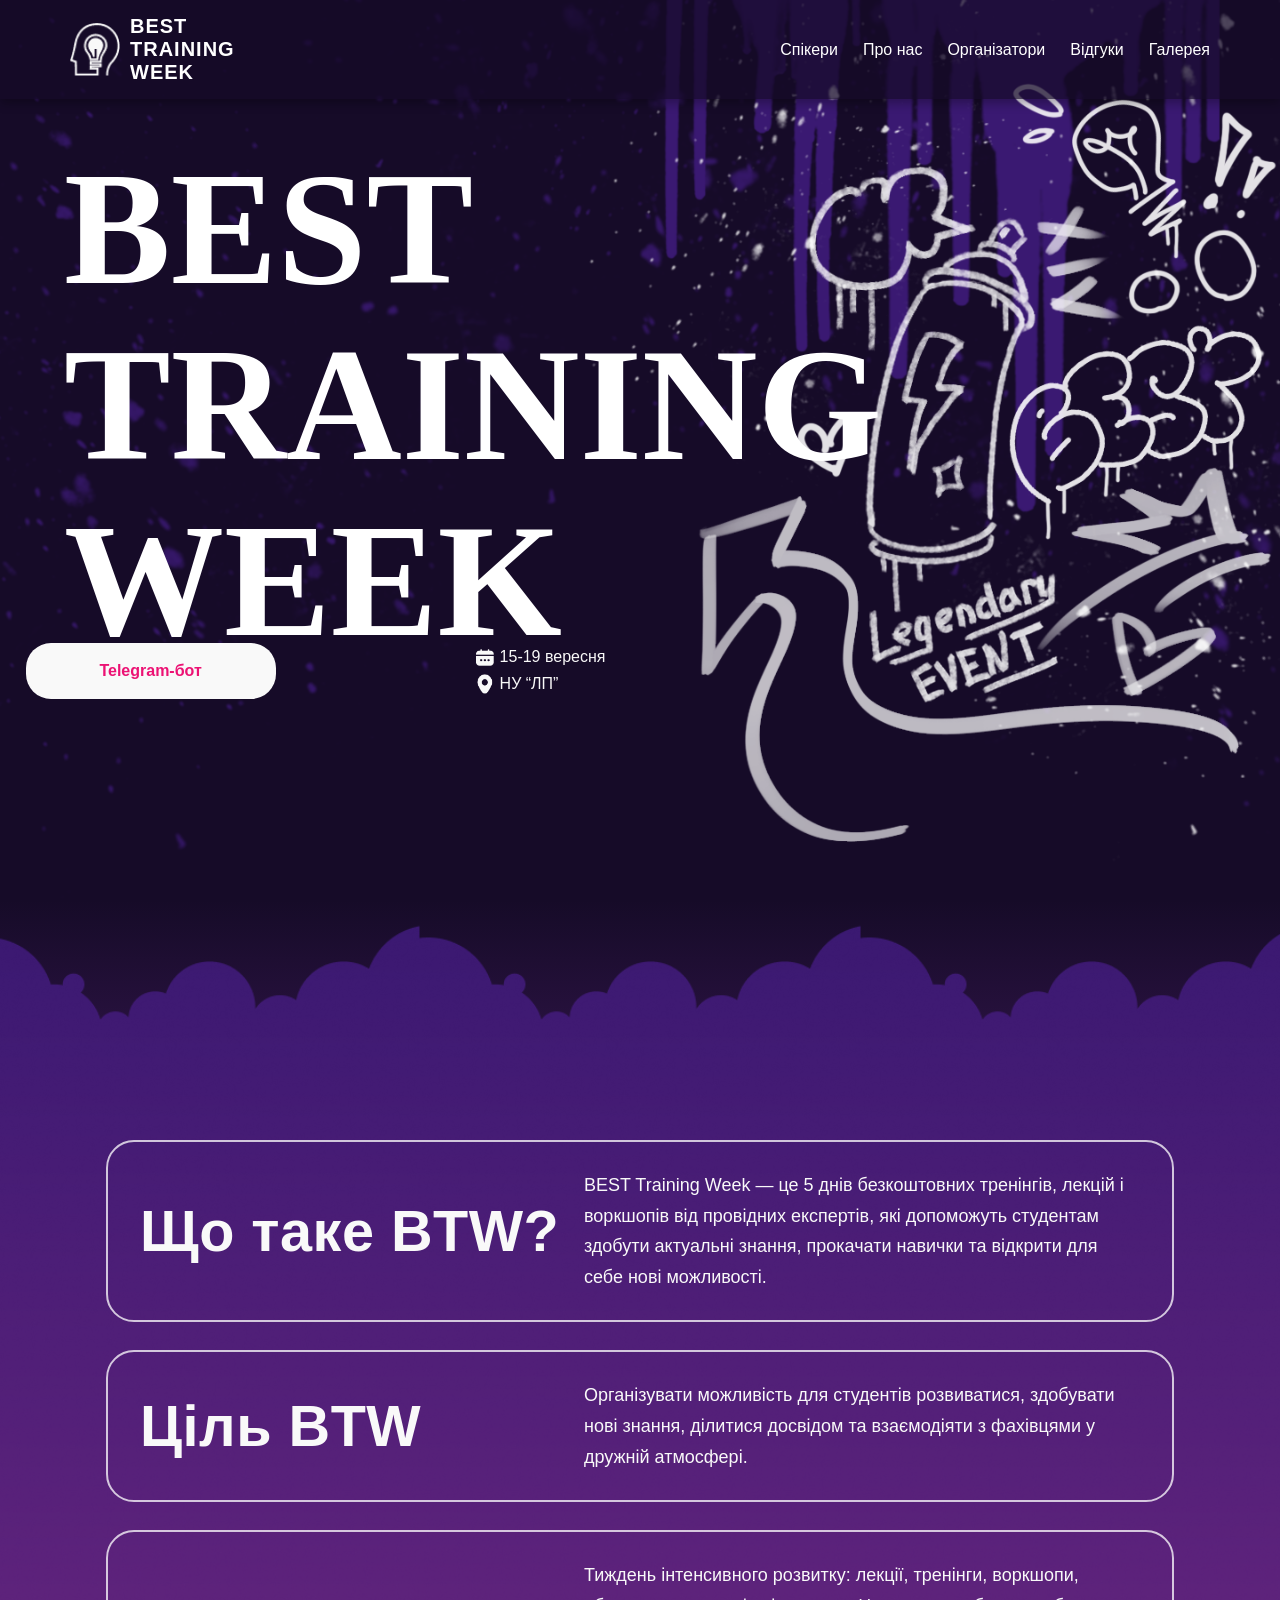
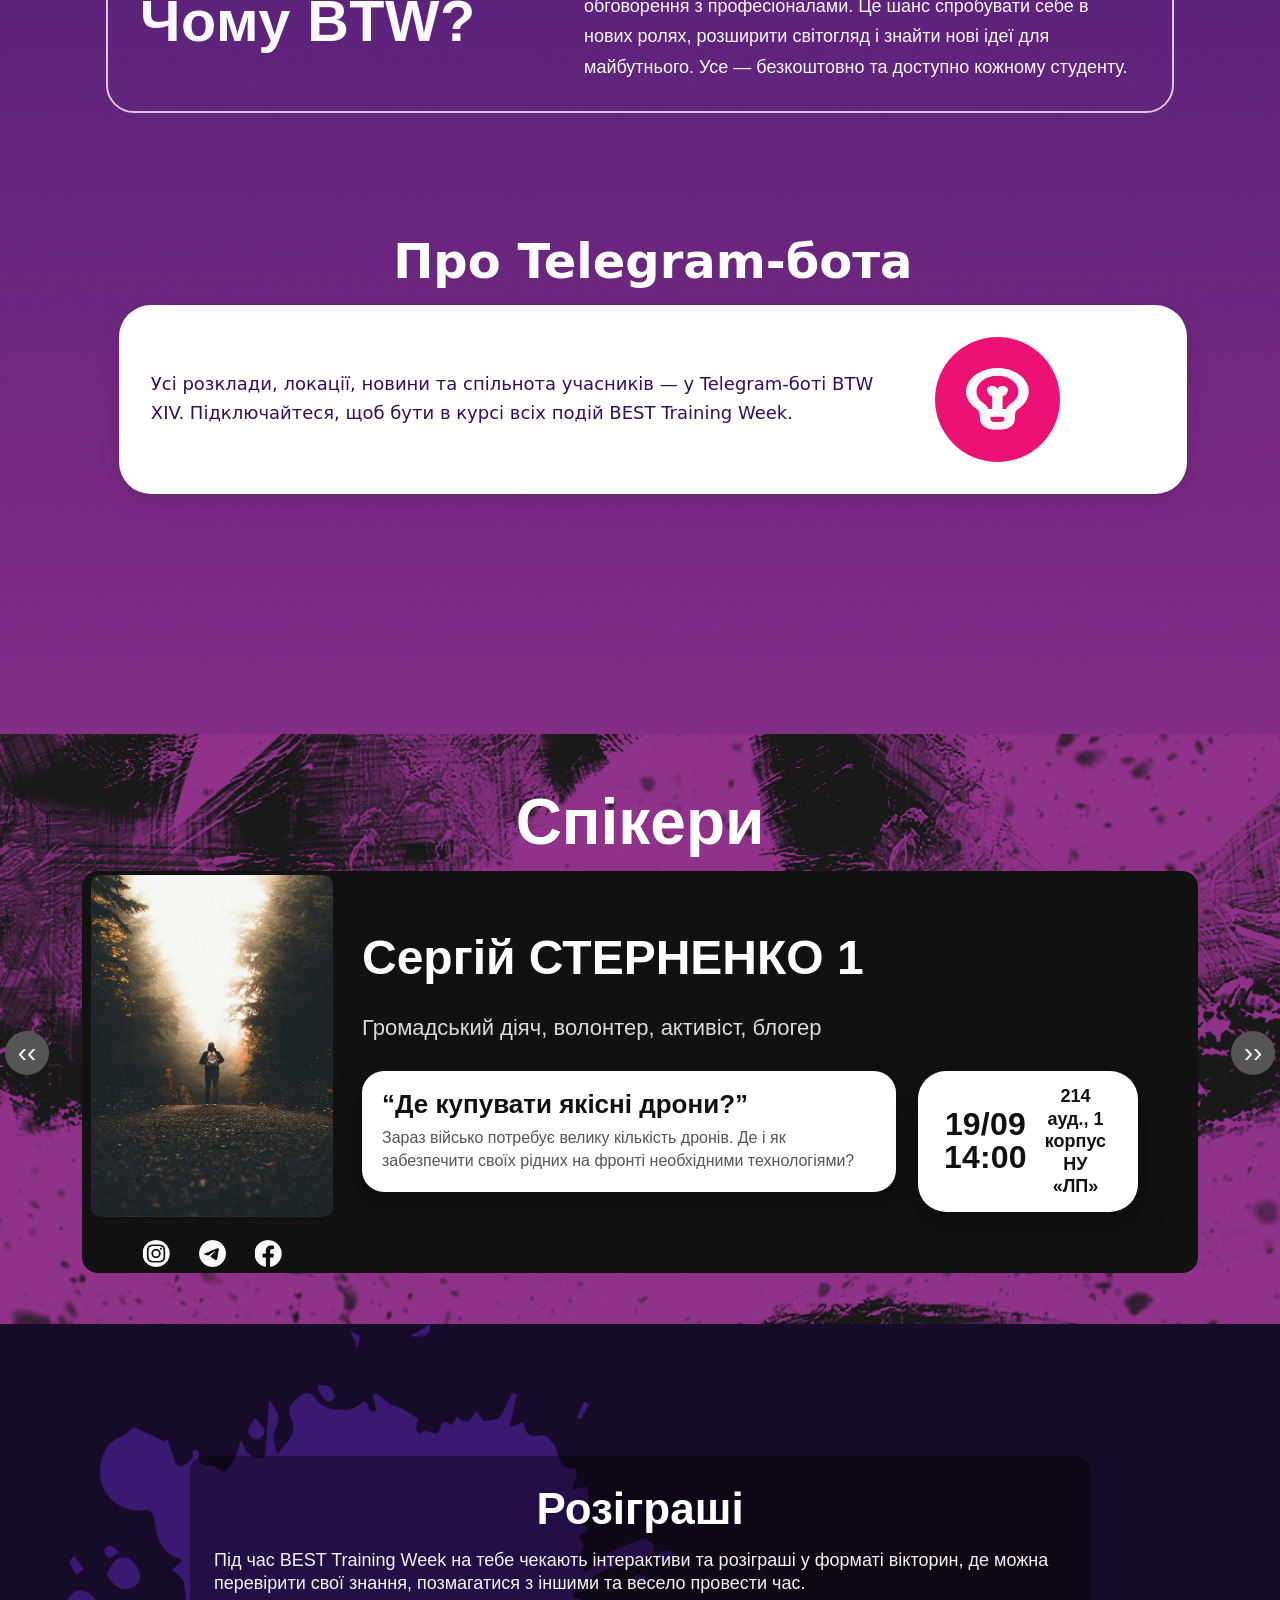
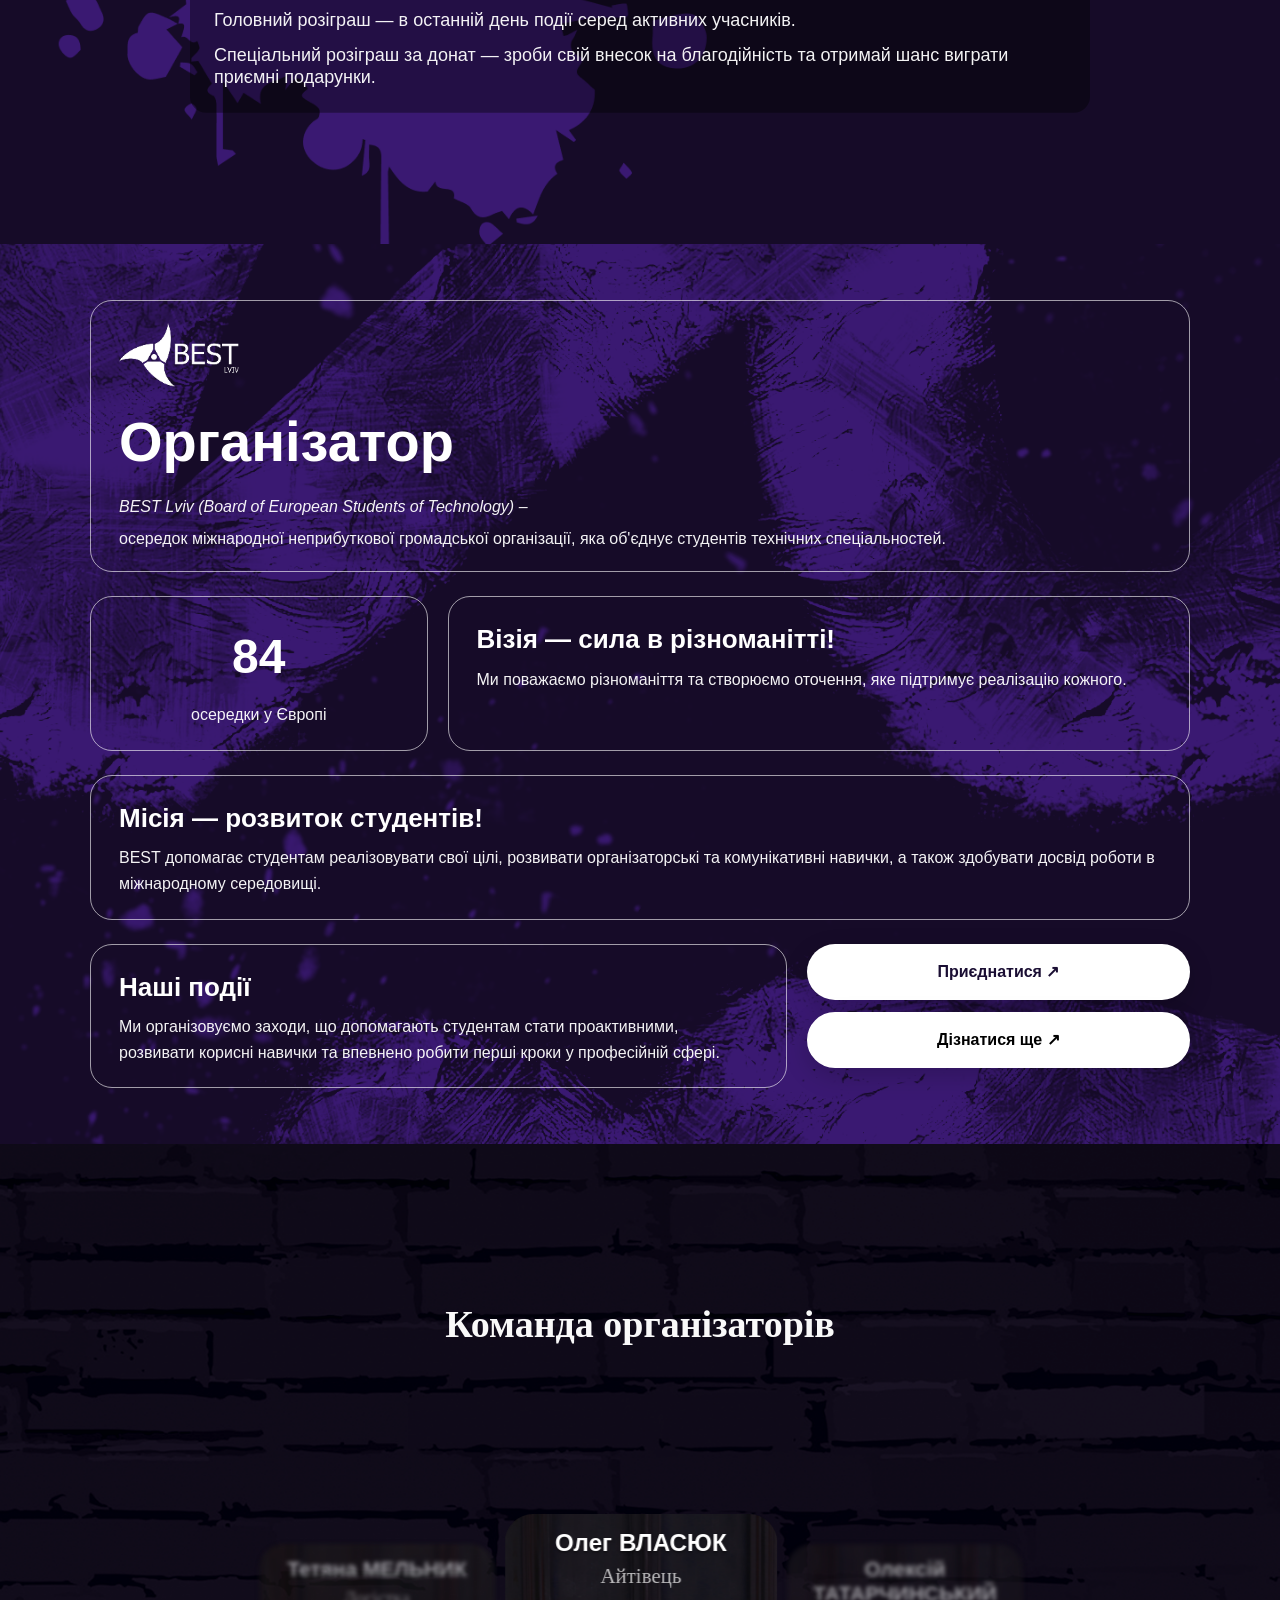
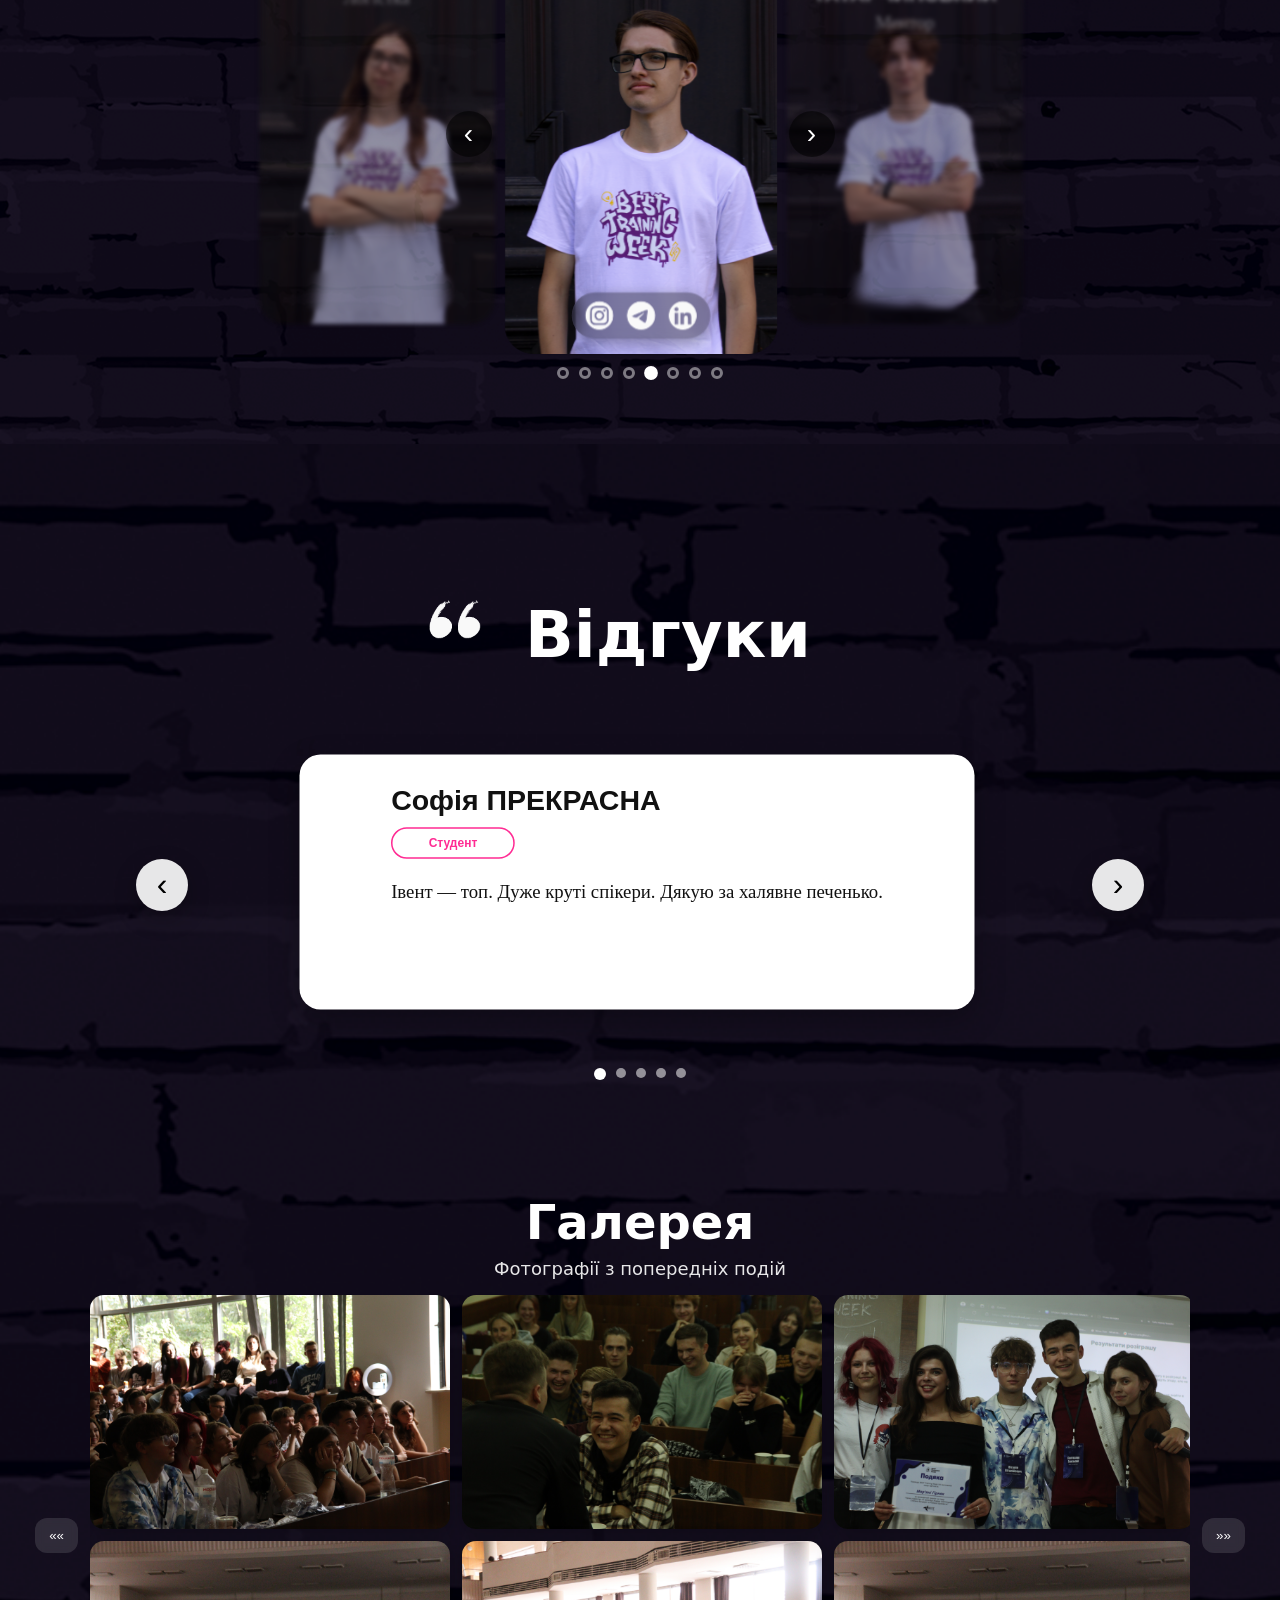
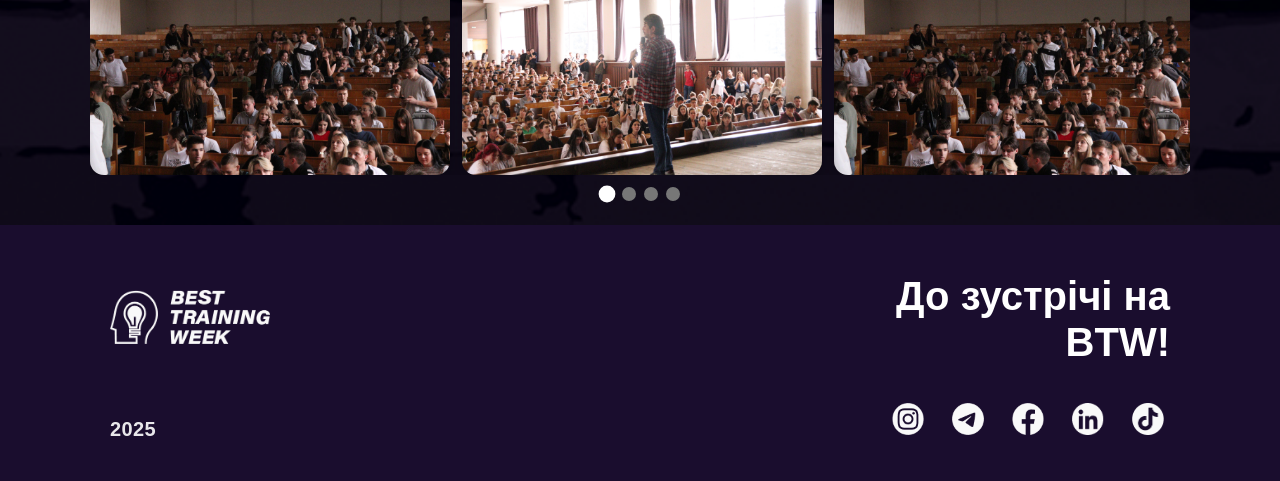
==== commit 9e85d466: "v1.4.2" ====
--- a/Index.html
+++ b/Index.html
@@ -19,7 +19,6 @@
           <a href="#BestMAIN" class="BTW-text-header">BEST TRAINING WEEK</a>
         </div>
     
-  
         <nav class="position-of-right-menu">
           <div class="burger" id="burger">☰</div>
           <div class="menu" id="menu">
--- a/css/second-design.css
+++ b/css/second-design.css
@@ -297,10 +297,10 @@
 }  
 /* SECTION 3*/
 @media (min-width:1440px){}
-
+ 
 /*
 .section2{
-  background: url("./resources/Gradient_infp_Pc.png") center/cover repeat-x,
+   background:  url("./resources/Gradient_infp_Pc.png") center/cover repeat-x,
   rgba(22, 11, 40, 1);
   top: 0px;
   position: relative;
